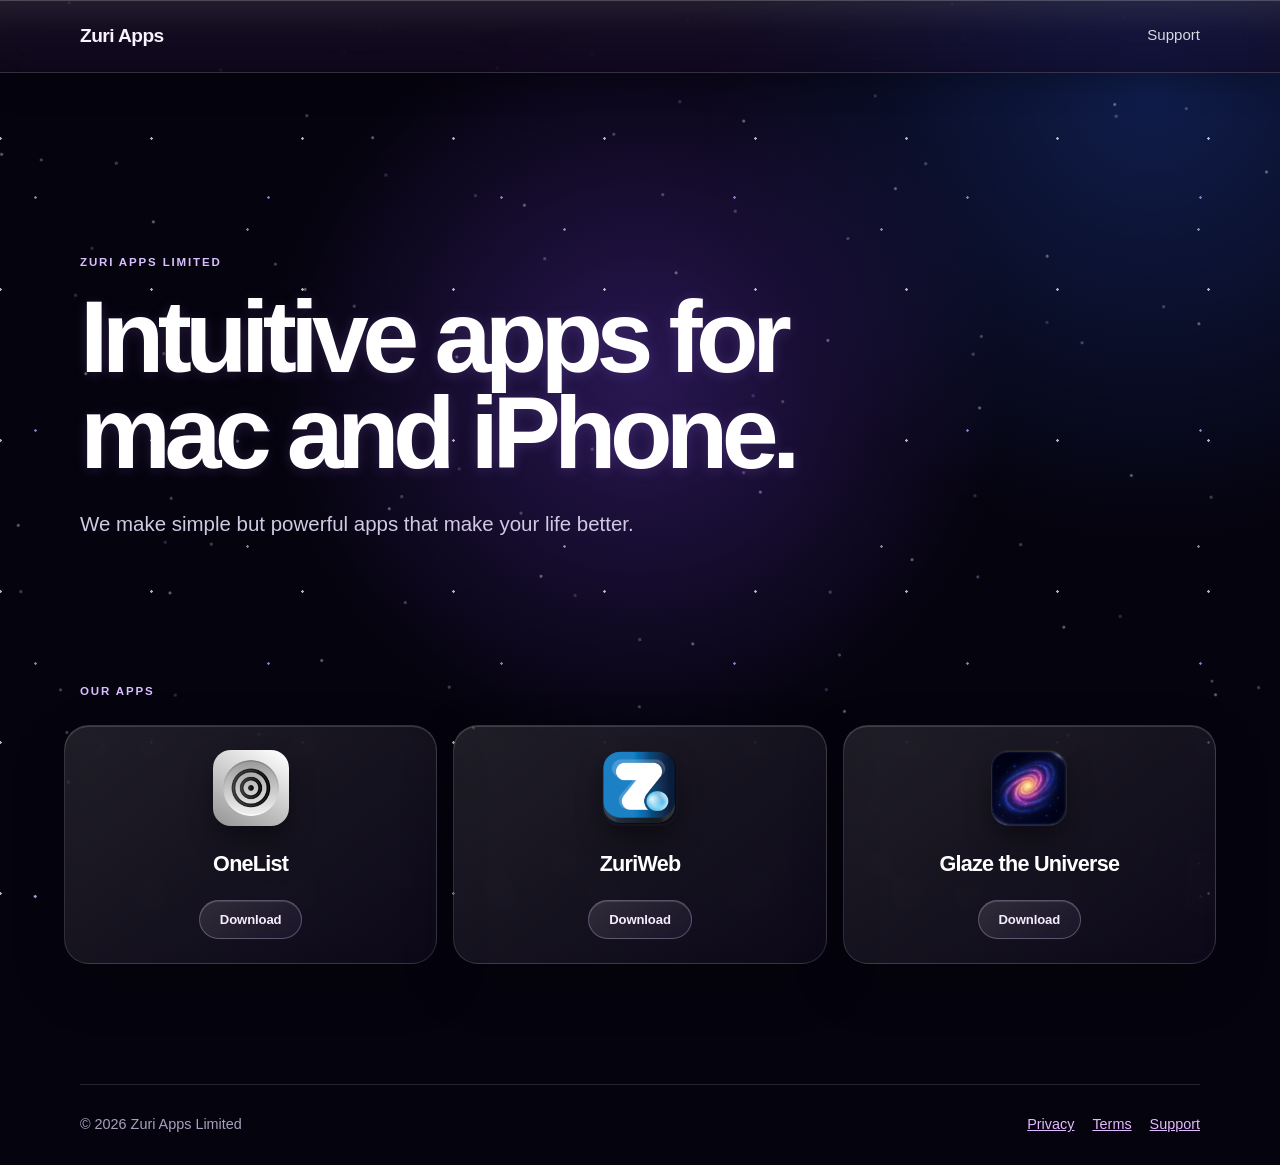
==== index.html @ b0b27971 "Update index.html" ====
<!doctype html>
<html lang="en">
<head>
  <meta charset="utf-8">
  <meta name="viewport" content="width=device-width, initial-scale=1">
  <meta name="description" content="We build intuitive apps for Mac and iPhone.">
  <title>Zuri Apps Limited</title>
  <link rel="stylesheet" href="styles.css">
</head>
<body class="home">
  <div class="space" aria-hidden="true"><i class="stars stars-one"></i><i class="stars stars-two"></i><i class="stars stars-three"></i></div>
  <nav class="site-nav"><a class="brand" href="/">Zuri Apps</a><a class="nav-link" href="/support.html">Support</a></nav>
  <main class="home-shell">
    <section class="home-hero"><p class="home-kicker">Zuri Apps Limited</p><h1>Intuitive apps for mac and iPhone.</h1><p>We make simple but powerful apps that make your life better.</p></section>
    <section class="apps" aria-label="Our apps"><div class="section-heading"><p class="home-kicker">Our apps</p></div><div class="app-grid">
      <article class="app-card"><img src="/assets/onelist.png" alt="OneList app icon"><div><h3>OneList</h3><div class="app-links"><a class="capsule" href="https://apps.apple.com/app/id6449262868" target="_blank" rel="noopener">Download</a></div></div></article>
      <article class="app-card"><img src="/assets/zuriweb.png" alt="ZuriWeb app icon"><div><h3>ZuriWeb</h3><div class="app-links"><a class="capsule" href="https://apps.apple.com/app/id1570407056?mt=12" target="_blank" rel="noopener">Download</a></div></div></article>
      <article class="app-card"><img src="/assets/glaze.png" alt="Glaze the Universe app icon"><div><h3>Glaze the Universe</h3><div class="app-links"><a class="capsule" href="https://apps.apple.com/app/id6749610874" target="_blank" rel="noopener">Download</a></div></div></article>
    </div></section>
  </main>
  <footer class="home-footer"><span>© 2026 Zuri Apps Limited</span><span><a href="/privacy.html">Privacy</a><a href="/terms.html">Terms</a><a href="/support.html">Support</a></span></footer>
</body>
</html>
---- styles.css ----
:root { --ink:#f8f4ff; --muted:#c5b8d6; --accent:#e3b9ff; --paper:#160d26; }
* { box-sizing:border-box; } body { margin:0; min-height:100vh; color:var(--ink); background:radial-gradient(circle at 20% 0%,#52306c 0,transparent 35rem),radial-gradient(circle at 85% 85%,#253d6d 0,transparent 32rem),var(--paper); font:16px/1.65 -apple-system,BlinkMacSystemFont,"Segoe UI",sans-serif; }
.shell { width:min(100% - 40px,980px); margin:auto; } nav { display:flex; justify-content:space-between; align-items:center; padding:28px 0; } a { color:var(--accent); } .brand { color:var(--ink); text-decoration:none; font-size:1.2rem; font-weight:700; letter-spacing:-.03em; } .hero { max-width:720px; padding:14vh 0 22vh; } .eyebrow { color:var(--accent); font-size:.78rem; font-weight:700; letter-spacing:.12em; text-transform:uppercase; } h1 { margin:.1em 0 .35em; font-size:clamp(3rem,9vw,6.5rem); letter-spacing:-.065em; line-height:.96; } .lede { max-width:560px; color:var(--muted); font-size:1.25rem; } .button { display:inline-block; margin-top:18px; padding:12px 18px; border-radius:999px; color:#221131; background:var(--accent); font-weight:700; text-decoration:none; } .policy { max-width:760px; padding-bottom:80px; } .policy h1 { font-size:clamp(2.5rem,7vw,4.5rem); } .policy h2 { margin-top:2.3rem; font-size:1.25rem; } .policy p { color:var(--muted); } footer { display:flex; justify-content:space-between; gap:20px; width:min(100% - 40px,980px); margin:auto; padding:26px 0; border-top:1px solid #ffffff24; color:var(--muted); font-size:.9rem; } footer a { margin-left:18px; } @media (max-width:560px){footer{display:block} footer span:last-child{display:block;margin-top:10px}footer a:first-child{margin-left:0}}

/* Home page only — legal and support pages retain the styles above. */
.home { overflow-x:hidden; background:#05030e; }.home .space { position:fixed; inset:0; overflow:hidden; pointer-events:none; background:radial-gradient(circle at 50% 42%,#281752 0,transparent 23rem),radial-gradient(circle at 90% 10%,#101d4b 0,transparent 28rem),#05030e; }.home .stars { position:absolute; inset:-30%; display:block; width:160%; height:160%; background-image:radial-gradient(#fff 1px,transparent 1.5px),radial-gradient(#bda7ff 1px,transparent 1.5px),radial-gradient(#ffffffb8 1px,transparent 1.5px); background-size:151px 151px,233px 233px,317px 317px; background-position:7px 31px,70px 118px,156px 24px; opacity:.7; animation:drift 90s linear infinite; }.home .stars-two { opacity:.38; transform:rotate(24deg) scale(1.1); animation-duration:130s; }.home .stars-three { opacity:.22; transform:rotate(-14deg) scale(1.3); animation-duration:170s; }.home-shell,.home-footer { position:relative; z-index:1; width:min(100% - 48px,1120px); margin:auto; }.home-nav { padding:30px 0; }.home .nav-link { color:#ffffffcc; text-decoration:none; font-size:.94rem; }.home .nav-link:hover,.home-footer a:hover { color:white; }.home-hero { max-width:760px; padding:clamp(110px,20vh,210px) 0 115px; }.home-kicker { margin:0 0 17px; color:#d9bfff; font-weight:700; font-size:.72rem; text-transform:uppercase; letter-spacing:.16em; }.home h1 { max-width:800px; margin:0; color:#fff; font-size:clamp(3.3rem,8vw,7rem); line-height:.94; text-wrap:balance; text-shadow:0 2px 14px #b586ff2e; }.home-hero > p:last-child { max-width:565px; margin:26px 0 0; color:#d0c9e3; font-size:clamp(1.05rem,2vw,1.28rem); }.apps { padding:26px 0 120px; }.section-heading { display:flex; justify-content:space-between; align-items:end; gap:24px; margin-bottom:24px; }.section-heading .home-kicker { margin:0; }.app-grid { display:grid; grid-template-columns:repeat(3,1fr); gap:16px; }.app-card { min-height:200px; display:flex; flex-direction:column; justify-content:space-between; padding:24px; border:1px solid #ffffff24; border-radius:25px; background:linear-gradient(145deg,#ffffff1c,#9570d10e); box-shadow:inset 0 1px #ffffff25,0 20px 50px #00000044; backdrop-filter:blur(12px); transition:transform .25s ease,border-color .25s ease; }.app-card:hover { transform:translateY(-7px); border-color:#e2c9ff99; }.app-card img { width:76px; height:76px; align-self:center; border-radius:18px; box-shadow:0 13px 26px #0000006b; }.app-card h3 { margin:28px 0 5px; color:#fff; font-size:1.35rem; letter-spacing:-.035em; }.app-links { display:flex; flex-wrap:wrap; justify-content:center; gap:10px; margin-top:18px; }.capsule { display:inline-flex; align-items:center; gap:6px; padding:8px 20px; border-radius:999px; border:1px solid #e2c9ff4d; color:#f5ecff; font-size:.82rem; font-weight:600; letter-spacing:-.01em; text-decoration:none; background:linear-gradient(145deg,#ffffff1c,#9570d112); box-shadow:inset 0 1px #ffffff20; transition:border-color .2s ease,background .2s ease,box-shadow .2s ease; }.capsule:hover { border-color:#e2c9ffb5; background:linear-gradient(145deg,#ffffff34,#9570d130); box-shadow:inset 0 1px #ffffff30,0 0 22px #c89bff45; }.home-footer { padding:28px 0; border-top:1px solid #ffffff1f; color:#a9a0bc; font-size:.9rem; } @keyframes drift { to { transform:translate3d(-90px,-120px,0); } } @media (max-width:700px) { .home-shell,.home-footer { width:min(100% - 36px,1120px); }.home-hero { padding-top:125px; }.app-grid { grid-template-columns:1fr; }.app-card { min-height:auto; }.app-card h3 { margin-top:20px; } } @media (prefers-reduced-motion:reduce) { .home .stars { animation:none; } .app-card { transition:none; } }

/* Shared site chrome and page alignment. */
body { display:flex; flex-direction:column; }.site-nav { position:relative; z-index:2; display:flex; justify-content:space-between; align-items:center; width:100%; padding:20px max(24px,calc((100vw - 1120px)/2)); background:linear-gradient(180deg,#ffffff17 0%,#ffffff05 45%,transparent 100%),rgb(20 11 33 / .6); border-bottom:1px solid #ffffff14; box-shadow:inset 0 1px #ffffff33,0 10px 30px #00000040; backdrop-filter:blur(22px) saturate(160%); -webkit-backdrop-filter:blur(22px) saturate(160%); }.site-nav .nav-link { color:#ffffffd6; text-decoration:none; font-size:.94rem; }.site-nav .nav-link:hover { color:white; } body:not(.home) .shell { flex:1; width:min(100% - 40px,760px); margin:0 auto; padding:52px 0 80px; } footer { margin-top:auto; }.home-shell { flex:1; margin:0 auto; }.home-footer { margin-top:auto; }.apps { width:min(calc(100vw - 128px),1600px); margin-left:50%; transform:translateX(-50%); }.section-heading { width:min(100%,1120px); margin-inline:auto; }.app-grid { width:100%; margin-inline:auto; }.app-card { justify-content:flex-start; text-align:center; }.app-card img { margin-bottom:20px; }.app-card h3 { margin:0 0 5px; } @media (max-width:700px){.apps{width:calc(100vw - 36px)}} @media (max-width:560px){.site-nav{padding:18px}body:not(.home) .shell{padding-top:38px}}
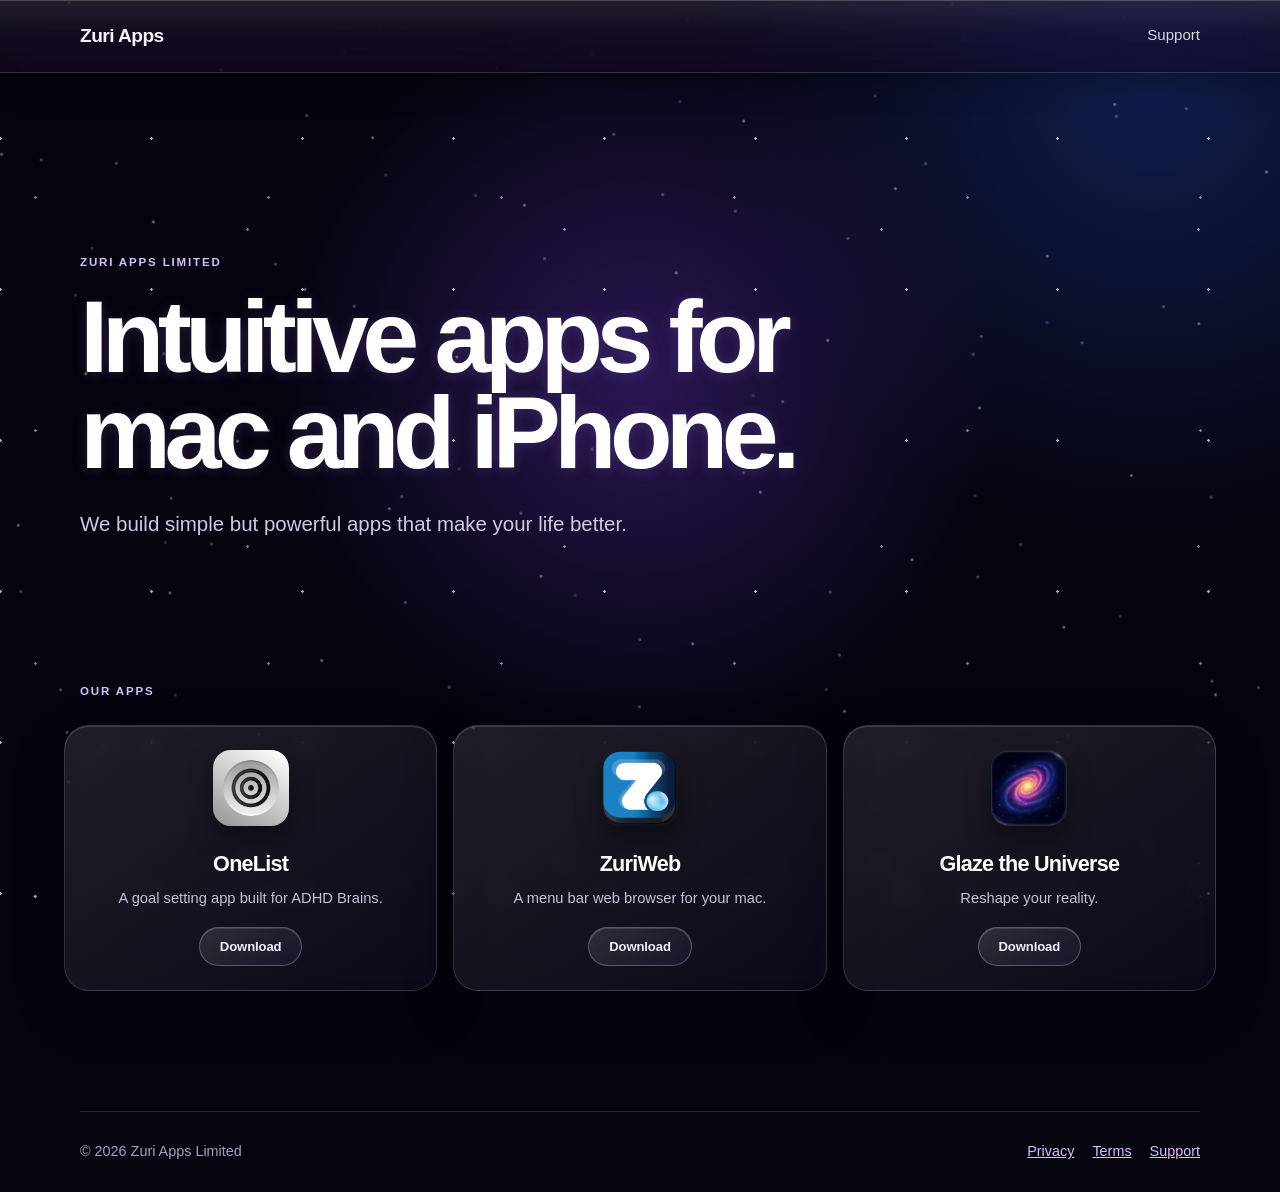
==== commit 0606b8d2: "added back the app descriptions" ====
--- a/index.html
+++ b/index.html
@@ -4,18 +4,18 @@
   <meta charset="utf-8">
   <meta name="viewport" content="width=device-width, initial-scale=1">
   <meta name="description" content="We build intuitive apps for Mac and iPhone.">
-  <title>Zuri Apps Limited</title>
+  <title>Zuri Apps</title>
   <link rel="stylesheet" href="styles.css">
 </head>
 <body class="home">
   <div class="space" aria-hidden="true"><i class="stars stars-one"></i><i class="stars stars-two"></i><i class="stars stars-three"></i></div>
   <nav class="site-nav"><a class="brand" href="/">Zuri Apps</a><a class="nav-link" href="/support.html">Support</a></nav>
   <main class="home-shell">
-    <section class="home-hero"><p class="home-kicker">Zuri Apps Limited</p><h1>Intuitive apps for mac and iPhone.</h1><p>We make simple but powerful apps that make your life better.</p></section>
+    <section class="home-hero"><p class="home-kicker">Zuri Apps Limited</p><h1>Intuitive apps for mac and iPhone.</h1><p>We build simple but powerful apps that make your life better.</p></section>
     <section class="apps" aria-label="Our apps"><div class="section-heading"><p class="home-kicker">Our apps</p></div><div class="app-grid">
-      <article class="app-card"><img src="/assets/onelist.png" alt="OneList app icon"><div><h3>OneList</h3><div class="app-links"><a class="capsule" href="https://apps.apple.com/app/id6449262868" target="_blank" rel="noopener">Download</a></div></div></article>
-      <article class="app-card"><img src="/assets/zuriweb.png" alt="ZuriWeb app icon"><div><h3>ZuriWeb</h3><div class="app-links"><a class="capsule" href="https://apps.apple.com/app/id1570407056?mt=12" target="_blank" rel="noopener">Download</a></div></div></article>
-      <article class="app-card"><img src="/assets/glaze.png" alt="Glaze the Universe app icon"><div><h3>Glaze the Universe</h3><div class="app-links"><a class="capsule" href="https://apps.apple.com/app/id6749610874" target="_blank" rel="noopener">Download</a></div></div></article>
+      <article class="app-card"><img src="/assets/onelist.png" alt="OneList app icon"><div><h3>OneList</h3><p class="app-desc">A goal setting app built for ADHD Brains.</p><div class="app-links"><a class="capsule" href="https://apps.apple.com/app/id6449262868" target="_blank" rel="noopener">Download</a></div></div></article>
+      <article class="app-card"><img src="/assets/zuriweb.png" alt="ZuriWeb app icon"><div><h3>ZuriWeb</h3><p class="app-desc">A menu bar web browser for your mac.</p><div class="app-links"><a class="capsule" href="https://apps.apple.com/app/id1570407056?mt=12" target="_blank" rel="noopener">Download</a></div></div></article>
+      <article class="app-card"><img src="/assets/glaze.png" alt="Glaze the Universe app icon"><div><h3>Glaze the Universe</h3><p class="app-desc">Reshape your reality.</p><div class="app-links"><a class="capsule" href="https://apps.apple.com/app/id6749610874" target="_blank" rel="noopener">Download</a></div></div></article>
     </div></section>
   </main>
   <footer class="home-footer"><span>© 2026 Zuri Apps Limited</span><span><a href="/privacy.html">Privacy</a><a href="/terms.html">Terms</a><a href="/support.html">Support</a></span></footer>
--- a/styles.css
+++ b/styles.css
@@ -3,7 +3,7 @@
 .shell { width:min(100% - 40px,980px); margin:auto; } nav { display:flex; justify-content:space-between; align-items:center; padding:28px 0; } a { color:var(--accent); } .brand { color:var(--ink); text-decoration:none; font-size:1.2rem; font-weight:700; letter-spacing:-.03em; } .hero { max-width:720px; padding:14vh 0 22vh; } .eyebrow { color:var(--accent); font-size:.78rem; font-weight:700; letter-spacing:.12em; text-transform:uppercase; } h1 { margin:.1em 0 .35em; font-size:clamp(3rem,9vw,6.5rem); letter-spacing:-.065em; line-height:.96; } .lede { max-width:560px; color:var(--muted); font-size:1.25rem; } .button { display:inline-block; margin-top:18px; padding:12px 18px; border-radius:999px; color:#221131; background:var(--accent); font-weight:700; text-decoration:none; } .policy { max-width:760px; padding-bottom:80px; } .policy h1 { font-size:clamp(2.5rem,7vw,4.5rem); } .policy h2 { margin-top:2.3rem; font-size:1.25rem; } .policy p { color:var(--muted); } footer { display:flex; justify-content:space-between; gap:20px; width:min(100% - 40px,980px); margin:auto; padding:26px 0; border-top:1px solid #ffffff24; color:var(--muted); font-size:.9rem; } footer a { margin-left:18px; } @media (max-width:560px){footer{display:block} footer span:last-child{display:block;margin-top:10px}footer a:first-child{margin-left:0}}
 
 /* Home page only — legal and support pages retain the styles above. */
-.home { overflow-x:hidden; background:#05030e; }.home .space { position:fixed; inset:0; overflow:hidden; pointer-events:none; background:radial-gradient(circle at 50% 42%,#281752 0,transparent 23rem),radial-gradient(circle at 90% 10%,#101d4b 0,transparent 28rem),#05030e; }.home .stars { position:absolute; inset:-30%; display:block; width:160%; height:160%; background-image:radial-gradient(#fff 1px,transparent 1.5px),radial-gradient(#bda7ff 1px,transparent 1.5px),radial-gradient(#ffffffb8 1px,transparent 1.5px); background-size:151px 151px,233px 233px,317px 317px; background-position:7px 31px,70px 118px,156px 24px; opacity:.7; animation:drift 90s linear infinite; }.home .stars-two { opacity:.38; transform:rotate(24deg) scale(1.1); animation-duration:130s; }.home .stars-three { opacity:.22; transform:rotate(-14deg) scale(1.3); animation-duration:170s; }.home-shell,.home-footer { position:relative; z-index:1; width:min(100% - 48px,1120px); margin:auto; }.home-nav { padding:30px 0; }.home .nav-link { color:#ffffffcc; text-decoration:none; font-size:.94rem; }.home .nav-link:hover,.home-footer a:hover { color:white; }.home-hero { max-width:760px; padding:clamp(110px,20vh,210px) 0 115px; }.home-kicker { margin:0 0 17px; color:#d9bfff; font-weight:700; font-size:.72rem; text-transform:uppercase; letter-spacing:.16em; }.home h1 { max-width:800px; margin:0; color:#fff; font-size:clamp(3.3rem,8vw,7rem); line-height:.94; text-wrap:balance; text-shadow:0 2px 14px #b586ff2e; }.home-hero > p:last-child { max-width:565px; margin:26px 0 0; color:#d0c9e3; font-size:clamp(1.05rem,2vw,1.28rem); }.apps { padding:26px 0 120px; }.section-heading { display:flex; justify-content:space-between; align-items:end; gap:24px; margin-bottom:24px; }.section-heading .home-kicker { margin:0; }.app-grid { display:grid; grid-template-columns:repeat(3,1fr); gap:16px; }.app-card { min-height:200px; display:flex; flex-direction:column; justify-content:space-between; padding:24px; border:1px solid #ffffff24; border-radius:25px; background:linear-gradient(145deg,#ffffff1c,#9570d10e); box-shadow:inset 0 1px #ffffff25,0 20px 50px #00000044; backdrop-filter:blur(12px); transition:transform .25s ease,border-color .25s ease; }.app-card:hover { transform:translateY(-7px); border-color:#e2c9ff99; }.app-card img { width:76px; height:76px; align-self:center; border-radius:18px; box-shadow:0 13px 26px #0000006b; }.app-card h3 { margin:28px 0 5px; color:#fff; font-size:1.35rem; letter-spacing:-.035em; }.app-links { display:flex; flex-wrap:wrap; justify-content:center; gap:10px; margin-top:18px; }.capsule { display:inline-flex; align-items:center; gap:6px; padding:8px 20px; border-radius:999px; border:1px solid #e2c9ff4d; color:#f5ecff; font-size:.82rem; font-weight:600; letter-spacing:-.01em; text-decoration:none; background:linear-gradient(145deg,#ffffff1c,#9570d112); box-shadow:inset 0 1px #ffffff20; transition:border-color .2s ease,background .2s ease,box-shadow .2s ease; }.capsule:hover { border-color:#e2c9ffb5; background:linear-gradient(145deg,#ffffff34,#9570d130); box-shadow:inset 0 1px #ffffff30,0 0 22px #c89bff45; }.home-footer { padding:28px 0; border-top:1px solid #ffffff1f; color:#a9a0bc; font-size:.9rem; } @keyframes drift { to { transform:translate3d(-90px,-120px,0); } } @media (max-width:700px) { .home-shell,.home-footer { width:min(100% - 36px,1120px); }.home-hero { padding-top:125px; }.app-grid { grid-template-columns:1fr; }.app-card { min-height:auto; }.app-card h3 { margin-top:20px; } } @media (prefers-reduced-motion:reduce) { .home .stars { animation:none; } .app-card { transition:none; } }
+.home { overflow-x:hidden; background:#05030e; }.home .space { position:fixed; inset:0; overflow:hidden; pointer-events:none; background:radial-gradient(circle at 50% 42%,#281752 0,transparent 23rem),radial-gradient(circle at 90% 10%,#101d4b 0,transparent 28rem),#05030e; }.home .stars { position:absolute; inset:-30%; display:block; width:160%; height:160%; background-image:radial-gradient(#fff 1px,transparent 1.5px),radial-gradient(#bda7ff 1px,transparent 1.5px),radial-gradient(#ffffffb8 1px,transparent 1.5px); background-size:151px 151px,233px 233px,317px 317px; background-position:7px 31px,70px 118px,156px 24px; opacity:.7; animation:drift 90s linear infinite; }.home .stars-two { opacity:.38; transform:rotate(24deg) scale(1.1); animation-duration:130s; }.home .stars-three { opacity:.22; transform:rotate(-14deg) scale(1.3); animation-duration:170s; }.home-shell,.home-footer { position:relative; z-index:1; width:min(100% - 48px,1120px); margin:auto; }.home-nav { padding:30px 0; }.home .nav-link { color:#ffffffcc; text-decoration:none; font-size:.94rem; }.home .nav-link:hover,.home-footer a:hover { color:white; }.home-hero { max-width:760px; padding:clamp(110px,20vh,210px) 0 115px; }.home-kicker { margin:0 0 17px; color:#d9bfff; font-weight:700; font-size:.72rem; text-transform:uppercase; letter-spacing:.16em; }.home h1 { max-width:800px; margin:0; color:#fff; font-size:clamp(3.3rem,8vw,7rem); line-height:.94; text-wrap:balance; text-shadow:0 2px 14px #b586ff2e; }.home-hero > p:last-child { max-width:565px; margin:26px 0 0; color:#d0c9e3; font-size:clamp(1.05rem,2vw,1.28rem); }.apps { padding:26px 0 120px; }.section-heading { display:flex; justify-content:space-between; align-items:end; gap:24px; margin-bottom:24px; }.section-heading .home-kicker { margin:0; }.app-grid { display:grid; grid-template-columns:repeat(3,1fr); gap:16px; }.app-card { min-height:200px; display:flex; flex-direction:column; justify-content:space-between; padding:24px; border:1px solid #ffffff24; border-radius:25px; background:linear-gradient(145deg,#ffffff1c,#9570d10e); box-shadow:inset 0 1px #ffffff25,0 20px 50px #00000044; backdrop-filter:blur(12px); transition:transform .25s ease,border-color .25s ease; }.app-card > div { display:flex; flex-direction:column; flex:1; }.app-card .app-links { margin-top:auto; padding-top:18px; }.app-card:hover { transform:translateY(-7px); border-color:#e2c9ff99; }.app-card img { width:76px; height:76px; align-self:center; border-radius:18px; box-shadow:0 13px 26px #0000006b; }.app-card h3 { margin:28px 0 5px; color:#fff; font-size:1.35rem; letter-spacing:-.035em; }.app-desc { margin:0; color:#c7bfdb; font-size:.92rem; line-height:1.5; }.app-links { display:flex; flex-wrap:wrap; justify-content:center; gap:10px; margin-top:18px; }.capsule { display:inline-flex; align-items:center; gap:6px; padding:8px 20px; border-radius:999px; border:1px solid #e2c9ff4d; color:#f5ecff; font-size:.82rem; font-weight:600; letter-spacing:-.01em; text-decoration:none; background:linear-gradient(145deg,#ffffff1c,#9570d112); box-shadow:inset 0 1px #ffffff20; transition:border-color .2s ease,background .2s ease,box-shadow .2s ease; }.capsule:hover { border-color:#e2c9ffb5; background:linear-gradient(145deg,#ffffff34,#9570d130); box-shadow:inset 0 1px #ffffff30,0 0 22px #c89bff45; }.home-footer { padding:28px 0; border-top:1px solid #ffffff1f; color:#a9a0bc; font-size:.9rem; } @keyframes drift { to { transform:translate3d(-90px,-120px,0); } } @media (max-width:700px) { .home-shell,.home-footer { width:min(100% - 36px,1120px); }.home-hero { padding-top:125px; }.app-grid { grid-template-columns:1fr; }.app-card { min-height:auto; }.app-card h3 { margin-top:20px; } } @media (prefers-reduced-motion:reduce) { .home .stars { animation:none; } .app-card { transition:none; } }
 
 /* Shared site chrome and page alignment. */
 body { display:flex; flex-direction:column; }.site-nav { position:relative; z-index:2; display:flex; justify-content:space-between; align-items:center; width:100%; padding:20px max(24px,calc((100vw - 1120px)/2)); background:linear-gradient(180deg,#ffffff17 0%,#ffffff05 45%,transparent 100%),rgb(20 11 33 / .6); border-bottom:1px solid #ffffff14; box-shadow:inset 0 1px #ffffff33,0 10px 30px #00000040; backdrop-filter:blur(22px) saturate(160%); -webkit-backdrop-filter:blur(22px) saturate(160%); }.site-nav .nav-link { color:#ffffffd6; text-decoration:none; font-size:.94rem; }.site-nav .nav-link:hover { color:white; } body:not(.home) .shell { flex:1; width:min(100% - 40px,760px); margin:0 auto; padding:52px 0 80px; } footer { margin-top:auto; }.home-shell { flex:1; margin:0 auto; }.home-footer { margin-top:auto; }.apps { width:min(calc(100vw - 128px),1600px); margin-left:50%; transform:translateX(-50%); }.section-heading { width:min(100%,1120px); margin-inline:auto; }.app-grid { width:100%; margin-inline:auto; }.app-card { justify-content:flex-start; text-align:center; }.app-card img { margin-bottom:20px; }.app-card h3 { margin:0 0 5px; } @media (max-width:700px){.apps{width:calc(100vw - 36px)}} @media (max-width:560px){.site-nav{padding:18px}body:not(.home) .shell{padding-top:38px}}
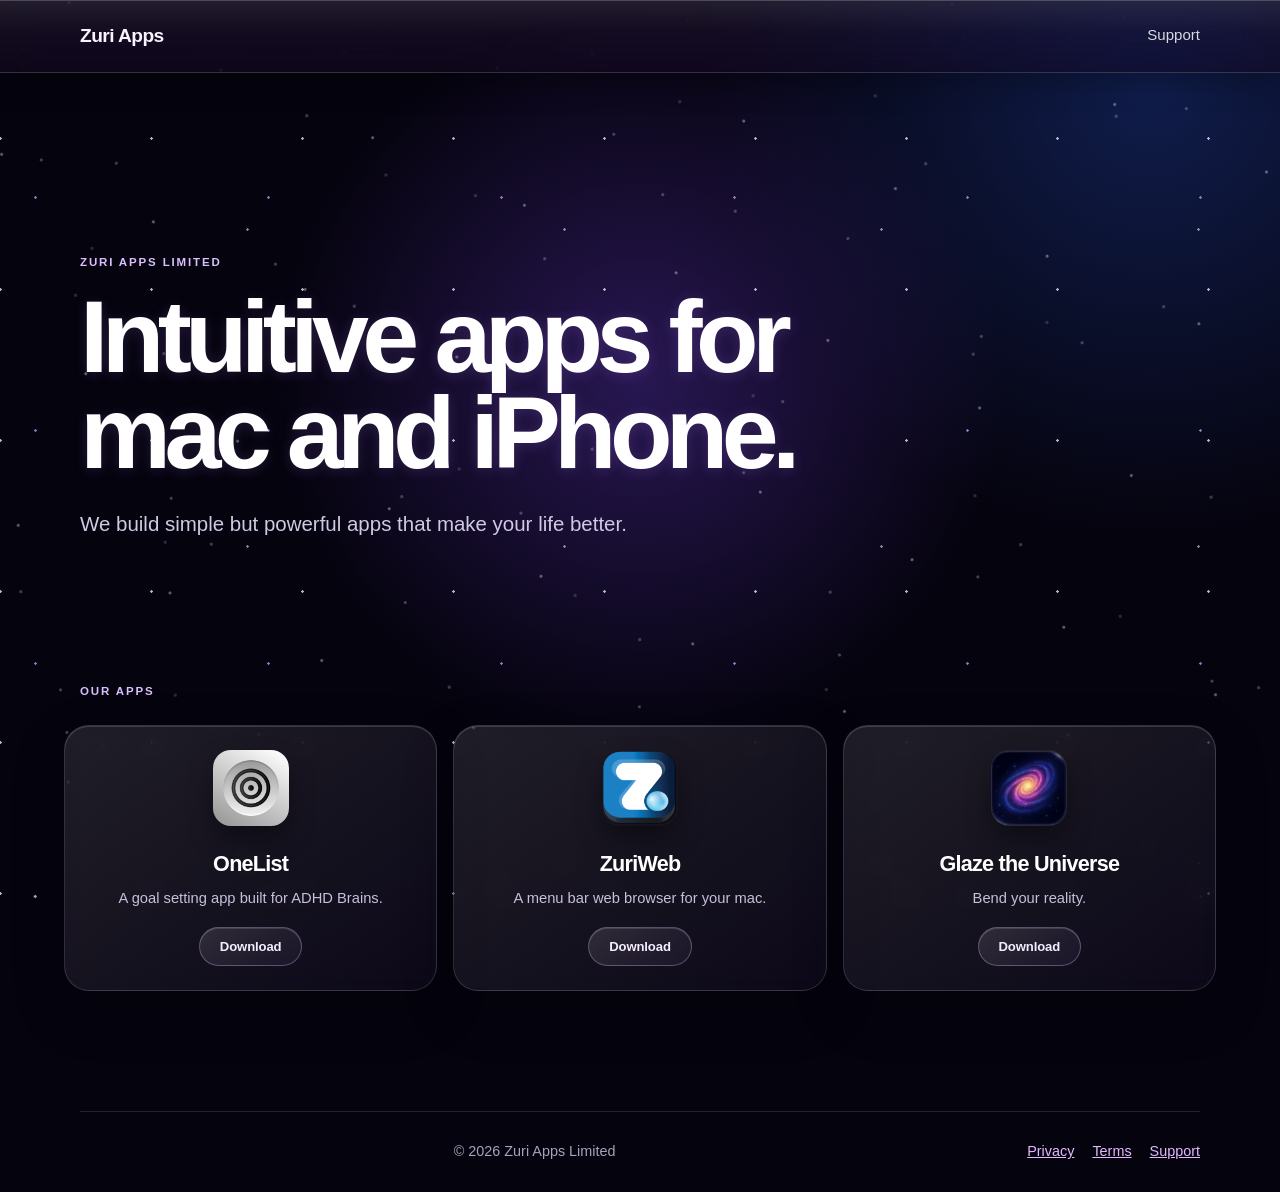
==== commit a2b27be2: "some changes" ====
--- a/index.html
+++ b/index.html
@@ -15,9 +15,9 @@
     <section class="apps" aria-label="Our apps"><div class="section-heading"><p class="home-kicker">Our apps</p></div><div class="app-grid">
       <article class="app-card"><img src="/assets/onelist.png" alt="OneList app icon"><div><h3>OneList</h3><p class="app-desc">A goal setting app built for ADHD Brains.</p><div class="app-links"><a class="capsule" href="https://apps.apple.com/app/id6449262868" target="_blank" rel="noopener">Download</a></div></div></article>
       <article class="app-card"><img src="/assets/zuriweb.png" alt="ZuriWeb app icon"><div><h3>ZuriWeb</h3><p class="app-desc">A menu bar web browser for your mac.</p><div class="app-links"><a class="capsule" href="https://apps.apple.com/app/id1570407056?mt=12" target="_blank" rel="noopener">Download</a></div></div></article>
-      <article class="app-card"><img src="/assets/glaze.png" alt="Glaze the Universe app icon"><div><h3>Glaze the Universe</h3><p class="app-desc">Reshape your reality.</p><div class="app-links"><a class="capsule" href="https://apps.apple.com/app/id6749610874" target="_blank" rel="noopener">Download</a></div></div></article>
+      <article class="app-card"><img src="/assets/glaze.png" alt="Glaze the Universe app icon"><div><h3>Glaze the Universe</h3><p class="app-desc">Bend your reality.</p><div class="app-links"><a class="capsule" href="https://apps.apple.com/app/id6749610874" target="_blank" rel="noopener">Download</a></div></div></article>
     </div></section>
   </main>
-  <footer class="home-footer"><span>© 2026 Zuri Apps Limited</span><span><a href="/privacy.html">Privacy</a><a href="/terms.html">Terms</a><a href="/support.html">Support</a></span></footer>
+  <footer class="home-footer"><span class="footer-copyright">© 2026 Zuri Apps Limited</span><span><a href="/privacy.html">Privacy</a><a href="/terms.html">Terms</a><a href="/support.html">Support</a></span></footer>
 </body>
 </html>
--- a/styles.css
+++ b/styles.css
@@ -3,7 +3,7 @@
 .shell { width:min(100% - 40px,980px); margin:auto; } nav { display:flex; justify-content:space-between; align-items:center; padding:28px 0; } a { color:var(--accent); } .brand { color:var(--ink); text-decoration:none; font-size:1.2rem; font-weight:700; letter-spacing:-.03em; } .hero { max-width:720px; padding:14vh 0 22vh; } .eyebrow { color:var(--accent); font-size:.78rem; font-weight:700; letter-spacing:.12em; text-transform:uppercase; } h1 { margin:.1em 0 .35em; font-size:clamp(3rem,9vw,6.5rem); letter-spacing:-.065em; line-height:.96; } .lede { max-width:560px; color:var(--muted); font-size:1.25rem; } .button { display:inline-block; margin-top:18px; padding:12px 18px; border-radius:999px; color:#221131; background:var(--accent); font-weight:700; text-decoration:none; } .policy { max-width:760px; padding-bottom:80px; } .policy h1 { font-size:clamp(2.5rem,7vw,4.5rem); } .policy h2 { margin-top:2.3rem; font-size:1.25rem; } .policy p { color:var(--muted); } footer { display:flex; justify-content:space-between; gap:20px; width:min(100% - 40px,980px); margin:auto; padding:26px 0; border-top:1px solid #ffffff24; color:var(--muted); font-size:.9rem; } footer a { margin-left:18px; } @media (max-width:560px){footer{display:block} footer span:last-child{display:block;margin-top:10px}footer a:first-child{margin-left:0}}
 
 /* Home page only — legal and support pages retain the styles above. */
-.home { overflow-x:hidden; background:#05030e; }.home .space { position:fixed; inset:0; overflow:hidden; pointer-events:none; background:radial-gradient(circle at 50% 42%,#281752 0,transparent 23rem),radial-gradient(circle at 90% 10%,#101d4b 0,transparent 28rem),#05030e; }.home .stars { position:absolute; inset:-30%; display:block; width:160%; height:160%; background-image:radial-gradient(#fff 1px,transparent 1.5px),radial-gradient(#bda7ff 1px,transparent 1.5px),radial-gradient(#ffffffb8 1px,transparent 1.5px); background-size:151px 151px,233px 233px,317px 317px; background-position:7px 31px,70px 118px,156px 24px; opacity:.7; animation:drift 90s linear infinite; }.home .stars-two { opacity:.38; transform:rotate(24deg) scale(1.1); animation-duration:130s; }.home .stars-three { opacity:.22; transform:rotate(-14deg) scale(1.3); animation-duration:170s; }.home-shell,.home-footer { position:relative; z-index:1; width:min(100% - 48px,1120px); margin:auto; }.home-nav { padding:30px 0; }.home .nav-link { color:#ffffffcc; text-decoration:none; font-size:.94rem; }.home .nav-link:hover,.home-footer a:hover { color:white; }.home-hero { max-width:760px; padding:clamp(110px,20vh,210px) 0 115px; }.home-kicker { margin:0 0 17px; color:#d9bfff; font-weight:700; font-size:.72rem; text-transform:uppercase; letter-spacing:.16em; }.home h1 { max-width:800px; margin:0; color:#fff; font-size:clamp(3.3rem,8vw,7rem); line-height:.94; text-wrap:balance; text-shadow:0 2px 14px #b586ff2e; }.home-hero > p:last-child { max-width:565px; margin:26px 0 0; color:#d0c9e3; font-size:clamp(1.05rem,2vw,1.28rem); }.apps { padding:26px 0 120px; }.section-heading { display:flex; justify-content:space-between; align-items:end; gap:24px; margin-bottom:24px; }.section-heading .home-kicker { margin:0; }.app-grid { display:grid; grid-template-columns:repeat(3,1fr); gap:16px; }.app-card { min-height:200px; display:flex; flex-direction:column; justify-content:space-between; padding:24px; border:1px solid #ffffff24; border-radius:25px; background:linear-gradient(145deg,#ffffff1c,#9570d10e); box-shadow:inset 0 1px #ffffff25,0 20px 50px #00000044; backdrop-filter:blur(12px); transition:transform .25s ease,border-color .25s ease; }.app-card > div { display:flex; flex-direction:column; flex:1; }.app-card .app-links { margin-top:auto; padding-top:18px; }.app-card:hover { transform:translateY(-7px); border-color:#e2c9ff99; }.app-card img { width:76px; height:76px; align-self:center; border-radius:18px; box-shadow:0 13px 26px #0000006b; }.app-card h3 { margin:28px 0 5px; color:#fff; font-size:1.35rem; letter-spacing:-.035em; }.app-desc { margin:0; color:#c7bfdb; font-size:.92rem; line-height:1.5; }.app-links { display:flex; flex-wrap:wrap; justify-content:center; gap:10px; margin-top:18px; }.capsule { display:inline-flex; align-items:center; gap:6px; padding:8px 20px; border-radius:999px; border:1px solid #e2c9ff4d; color:#f5ecff; font-size:.82rem; font-weight:600; letter-spacing:-.01em; text-decoration:none; background:linear-gradient(145deg,#ffffff1c,#9570d112); box-shadow:inset 0 1px #ffffff20; transition:border-color .2s ease,background .2s ease,box-shadow .2s ease; }.capsule:hover { border-color:#e2c9ffb5; background:linear-gradient(145deg,#ffffff34,#9570d130); box-shadow:inset 0 1px #ffffff30,0 0 22px #c89bff45; }.home-footer { padding:28px 0; border-top:1px solid #ffffff1f; color:#a9a0bc; font-size:.9rem; } @keyframes drift { to { transform:translate3d(-90px,-120px,0); } } @media (max-width:700px) { .home-shell,.home-footer { width:min(100% - 36px,1120px); }.home-hero { padding-top:125px; }.app-grid { grid-template-columns:1fr; }.app-card { min-height:auto; }.app-card h3 { margin-top:20px; } } @media (prefers-reduced-motion:reduce) { .home .stars { animation:none; } .app-card { transition:none; } }
+.home { overflow-x:hidden; background:#05030e; }.home .space { position:fixed; inset:0; overflow:hidden; pointer-events:none; background:radial-gradient(circle at 50% 42%,#281752 0,transparent 23rem),radial-gradient(circle at 90% 10%,#101d4b 0,transparent 28rem),#05030e; }.home .stars { position:absolute; inset:-30%; display:block; width:160%; height:160%; background-image:radial-gradient(#fff 1px,transparent 1.5px),radial-gradient(#bda7ff 1px,transparent 1.5px),radial-gradient(#ffffffb8 1px,transparent 1.5px); background-size:151px 151px,233px 233px,317px 317px; background-position:7px 31px,70px 118px,156px 24px; opacity:.7; animation:drift 90s linear infinite; }.home .stars-two { opacity:.38; transform:rotate(24deg) scale(1.1); animation-duration:130s; }.home .stars-three { opacity:.22; transform:rotate(-14deg) scale(1.3); animation-duration:170s; }.home-shell,.home-footer { position:relative; z-index:1; width:min(100% - 48px,1120px); margin:auto; }.home-nav { padding:30px 0; }.home .nav-link { color:#ffffffcc; text-decoration:none; font-size:.94rem; }.home .nav-link:hover,.home-footer a:hover { color:white; }.home-hero { max-width:760px; padding:clamp(110px,20vh,210px) 0 115px; }.home-kicker { margin:0 0 17px; color:#d9bfff; font-weight:700; font-size:.72rem; text-transform:uppercase; letter-spacing:.16em; }.home h1 { max-width:800px; margin:0; color:#fff; font-size:clamp(3.3rem,8vw,7rem); line-height:.94; text-wrap:balance; text-shadow:0 2px 14px #b586ff2e; }.home-hero > p:last-child { max-width:565px; margin:26px 0 0; color:#d0c9e3; font-size:clamp(1.05rem,2vw,1.28rem); }.apps { padding:26px 0 120px; }.section-heading { display:flex; justify-content:space-between; align-items:end; gap:24px; margin-bottom:24px; }.section-heading .home-kicker { margin:0; }.app-grid { display:grid; grid-template-columns:repeat(3,1fr); gap:16px; }.app-card { min-height:200px; display:flex; flex-direction:column; justify-content:space-between; padding:24px; border:1px solid #ffffff24; border-radius:25px; background:linear-gradient(145deg,#ffffff1c,#9570d10e); box-shadow:inset 0 1px #ffffff25,0 20px 50px #00000044; backdrop-filter:blur(12px); transition:transform .25s ease,border-color .25s ease; }.app-card > div { display:flex; flex-direction:column; flex:1; }.app-card .app-links { margin-top:auto; padding-top:18px; }.app-card:hover { transform:translateY(-7px); border-color:#e2c9ff99; }.app-card img { width:76px; height:76px; align-self:center; border-radius:18px; box-shadow:0 13px 26px #0000006b; }.app-card h3 { margin:28px 0 5px; color:#fff; font-size:1.35rem; letter-spacing:-.035em; }.app-desc { margin:0; color:#c7bfdb; font-size:.92rem; line-height:1.5; }.app-links { display:flex; flex-wrap:wrap; justify-content:center; gap:10px; margin-top:18px; }.capsule { display:inline-flex; align-items:center; gap:6px; padding:8px 20px; border-radius:999px; border:1px solid #e2c9ff4d; color:#f5ecff; font-size:.82rem; font-weight:600; letter-spacing:-.01em; text-decoration:none; background:linear-gradient(145deg,#ffffff1c,#9570d112); box-shadow:inset 0 1px #ffffff20; transition:border-color .2s ease,background .2s ease,box-shadow .2s ease; }.capsule:hover { border-color:#e2c9ffb5; background:linear-gradient(145deg,#ffffff34,#9570d130); box-shadow:inset 0 1px #ffffff30,0 0 22px #c89bff45; }.home-footer { padding:28px 0; border-top:1px solid #ffffff1f; color:#a9a0bc; font-size:.9rem; }.footer-copyright { flex:1; text-align:center; }.support-shell { padding:clamp(110px,20vh,210px) 0 80px; }.home .policy h1 { font-size:clamp(2.5rem,7vw,4.5rem); }.support-card { width:min(100%,720px); margin:0 auto; text-align:left; }.support-card .eyebrow { text-align:center; }.support-card h1 { text-align:center; } @keyframes drift { to { transform:translate3d(-90px,-120px,0); } } @media (max-width:700px) { .home-shell,.home-footer { width:min(100% - 36px,1120px); }.home-hero { padding-top:125px; }.app-grid { grid-template-columns:1fr; }.app-card { min-height:auto; }.app-card h3 { margin-top:20px; } } @media (prefers-reduced-motion:reduce) { .home .stars { animation:none; } .app-card { transition:none; } }
 
 /* Shared site chrome and page alignment. */
 body { display:flex; flex-direction:column; }.site-nav { position:relative; z-index:2; display:flex; justify-content:space-between; align-items:center; width:100%; padding:20px max(24px,calc((100vw - 1120px)/2)); background:linear-gradient(180deg,#ffffff17 0%,#ffffff05 45%,transparent 100%),rgb(20 11 33 / .6); border-bottom:1px solid #ffffff14; box-shadow:inset 0 1px #ffffff33,0 10px 30px #00000040; backdrop-filter:blur(22px) saturate(160%); -webkit-backdrop-filter:blur(22px) saturate(160%); }.site-nav .nav-link { color:#ffffffd6; text-decoration:none; font-size:.94rem; }.site-nav .nav-link:hover { color:white; } body:not(.home) .shell { flex:1; width:min(100% - 40px,760px); margin:0 auto; padding:52px 0 80px; } footer { margin-top:auto; }.home-shell { flex:1; margin:0 auto; }.home-footer { margin-top:auto; }.apps { width:min(calc(100vw - 128px),1600px); margin-left:50%; transform:translateX(-50%); }.section-heading { width:min(100%,1120px); margin-inline:auto; }.app-grid { width:100%; margin-inline:auto; }.app-card { justify-content:flex-start; text-align:center; }.app-card img { margin-bottom:20px; }.app-card h3 { margin:0 0 5px; } @media (max-width:700px){.apps{width:calc(100vw - 36px)}} @media (max-width:560px){.site-nav{padding:18px}body:not(.home) .shell{padding-top:38px}}
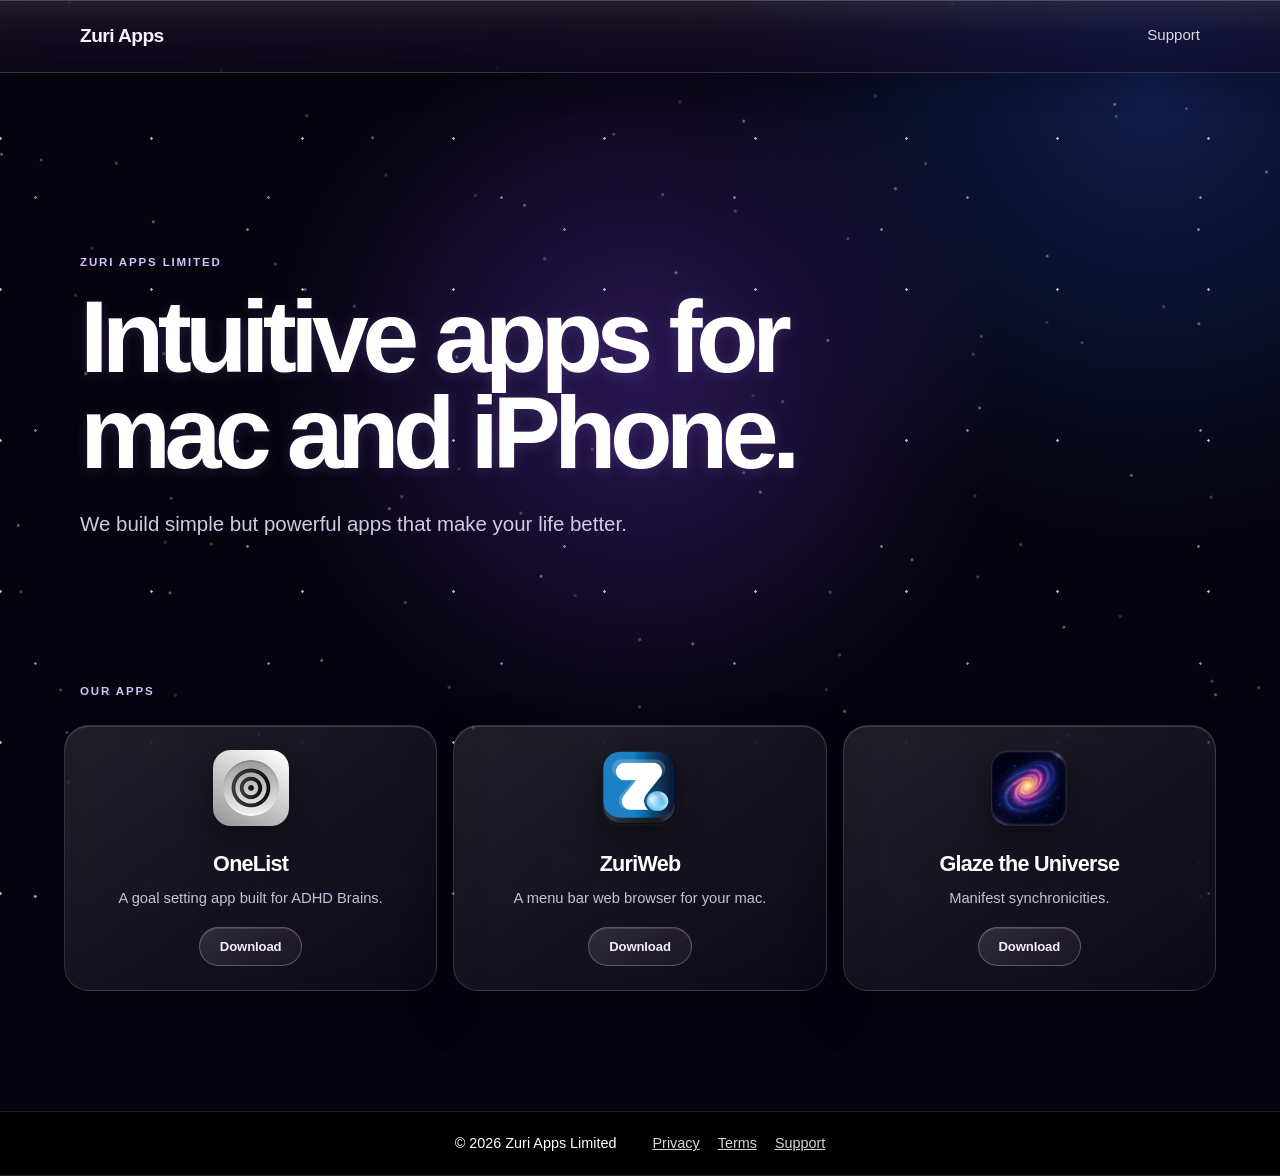
==== commit ca5bfb6b: "updating stuff" ====
--- a/index.html
+++ b/index.html
@@ -15,7 +15,7 @@
     <section class="apps" aria-label="Our apps"><div class="section-heading"><p class="home-kicker">Our apps</p></div><div class="app-grid">
       <article class="app-card"><img src="/assets/onelist.png" alt="OneList app icon"><div><h3>OneList</h3><p class="app-desc">A goal setting app built for ADHD Brains.</p><div class="app-links"><a class="capsule" href="https://apps.apple.com/app/id6449262868" target="_blank" rel="noopener">Download</a></div></div></article>
       <article class="app-card"><img src="/assets/zuriweb.png" alt="ZuriWeb app icon"><div><h3>ZuriWeb</h3><p class="app-desc">A menu bar web browser for your mac.</p><div class="app-links"><a class="capsule" href="https://apps.apple.com/app/id1570407056?mt=12" target="_blank" rel="noopener">Download</a></div></div></article>
-      <article class="app-card"><img src="/assets/glaze.png" alt="Glaze the Universe app icon"><div><h3>Glaze the Universe</h3><p class="app-desc">Bend your reality.</p><div class="app-links"><a class="capsule" href="https://apps.apple.com/app/id6749610874" target="_blank" rel="noopener">Download</a></div></div></article>
+      <article class="app-card"><img src="/assets/glaze.png" alt="Glaze the Universe app icon"><div><h3>Glaze the Universe</h3><p class="app-desc">Manifest synchronicities.</p><div class="app-links"><a class="capsule" href="https://apps.apple.com/app/id6749610874" target="_blank" rel="noopener">Download</a></div></div></article>
     </div></section>
   </main>
   <footer class="home-footer"><span class="footer-copyright">© 2026 Zuri Apps Limited</span><span><a href="/privacy.html">Privacy</a><a href="/terms.html">Terms</a><a href="/support.html">Support</a></span></footer>
--- a/styles.css
+++ b/styles.css
@@ -3,7 +3,7 @@
 .shell { width:min(100% - 40px,980px); margin:auto; } nav { display:flex; justify-content:space-between; align-items:center; padding:28px 0; } a { color:var(--accent); } .brand { color:var(--ink); text-decoration:none; font-size:1.2rem; font-weight:700; letter-spacing:-.03em; } .hero { max-width:720px; padding:14vh 0 22vh; } .eyebrow { color:var(--accent); font-size:.78rem; font-weight:700; letter-spacing:.12em; text-transform:uppercase; } h1 { margin:.1em 0 .35em; font-size:clamp(3rem,9vw,6.5rem); letter-spacing:-.065em; line-height:.96; } .lede { max-width:560px; color:var(--muted); font-size:1.25rem; } .button { display:inline-block; margin-top:18px; padding:12px 18px; border-radius:999px; color:#221131; background:var(--accent); font-weight:700; text-decoration:none; } .policy { max-width:760px; padding-bottom:80px; } .policy h1 { font-size:clamp(2.5rem,7vw,4.5rem); } .policy h2 { margin-top:2.3rem; font-size:1.25rem; } .policy p { color:var(--muted); } footer { display:flex; justify-content:space-between; gap:20px; width:min(100% - 40px,980px); margin:auto; padding:26px 0; border-top:1px solid #ffffff24; color:var(--muted); font-size:.9rem; } footer a { margin-left:18px; } @media (max-width:560px){footer{display:block} footer span:last-child{display:block;margin-top:10px}footer a:first-child{margin-left:0}}
 
 /* Home page only — legal and support pages retain the styles above. */
-.home { overflow-x:hidden; background:#05030e; }.home .space { position:fixed; inset:0; overflow:hidden; pointer-events:none; background:radial-gradient(circle at 50% 42%,#281752 0,transparent 23rem),radial-gradient(circle at 90% 10%,#101d4b 0,transparent 28rem),#05030e; }.home .stars { position:absolute; inset:-30%; display:block; width:160%; height:160%; background-image:radial-gradient(#fff 1px,transparent 1.5px),radial-gradient(#bda7ff 1px,transparent 1.5px),radial-gradient(#ffffffb8 1px,transparent 1.5px); background-size:151px 151px,233px 233px,317px 317px; background-position:7px 31px,70px 118px,156px 24px; opacity:.7; animation:drift 90s linear infinite; }.home .stars-two { opacity:.38; transform:rotate(24deg) scale(1.1); animation-duration:130s; }.home .stars-three { opacity:.22; transform:rotate(-14deg) scale(1.3); animation-duration:170s; }.home-shell,.home-footer { position:relative; z-index:1; width:min(100% - 48px,1120px); margin:auto; }.home-nav { padding:30px 0; }.home .nav-link { color:#ffffffcc; text-decoration:none; font-size:.94rem; }.home .nav-link:hover,.home-footer a:hover { color:white; }.home-hero { max-width:760px; padding:clamp(110px,20vh,210px) 0 115px; }.home-kicker { margin:0 0 17px; color:#d9bfff; font-weight:700; font-size:.72rem; text-transform:uppercase; letter-spacing:.16em; }.home h1 { max-width:800px; margin:0; color:#fff; font-size:clamp(3.3rem,8vw,7rem); line-height:.94; text-wrap:balance; text-shadow:0 2px 14px #b586ff2e; }.home-hero > p:last-child { max-width:565px; margin:26px 0 0; color:#d0c9e3; font-size:clamp(1.05rem,2vw,1.28rem); }.apps { padding:26px 0 120px; }.section-heading { display:flex; justify-content:space-between; align-items:end; gap:24px; margin-bottom:24px; }.section-heading .home-kicker { margin:0; }.app-grid { display:grid; grid-template-columns:repeat(3,1fr); gap:16px; }.app-card { min-height:200px; display:flex; flex-direction:column; justify-content:space-between; padding:24px; border:1px solid #ffffff24; border-radius:25px; background:linear-gradient(145deg,#ffffff1c,#9570d10e); box-shadow:inset 0 1px #ffffff25,0 20px 50px #00000044; backdrop-filter:blur(12px); transition:transform .25s ease,border-color .25s ease; }.app-card > div { display:flex; flex-direction:column; flex:1; }.app-card .app-links { margin-top:auto; padding-top:18px; }.app-card:hover { transform:translateY(-7px); border-color:#e2c9ff99; }.app-card img { width:76px; height:76px; align-self:center; border-radius:18px; box-shadow:0 13px 26px #0000006b; }.app-card h3 { margin:28px 0 5px; color:#fff; font-size:1.35rem; letter-spacing:-.035em; }.app-desc { margin:0; color:#c7bfdb; font-size:.92rem; line-height:1.5; }.app-links { display:flex; flex-wrap:wrap; justify-content:center; gap:10px; margin-top:18px; }.capsule { display:inline-flex; align-items:center; gap:6px; padding:8px 20px; border-radius:999px; border:1px solid #e2c9ff4d; color:#f5ecff; font-size:.82rem; font-weight:600; letter-spacing:-.01em; text-decoration:none; background:linear-gradient(145deg,#ffffff1c,#9570d112); box-shadow:inset 0 1px #ffffff20; transition:border-color .2s ease,background .2s ease,box-shadow .2s ease; }.capsule:hover { border-color:#e2c9ffb5; background:linear-gradient(145deg,#ffffff34,#9570d130); box-shadow:inset 0 1px #ffffff30,0 0 22px #c89bff45; }.home-footer { padding:28px 0; border-top:1px solid #ffffff1f; color:#a9a0bc; font-size:.9rem; }.footer-copyright { flex:1; text-align:center; }.support-shell { padding:clamp(110px,20vh,210px) 0 80px; }.home .policy h1 { font-size:clamp(2.5rem,7vw,4.5rem); }.support-card { width:min(100%,720px); margin:0 auto; text-align:left; }.support-card .eyebrow { text-align:center; }.support-card h1 { text-align:center; } @keyframes drift { to { transform:translate3d(-90px,-120px,0); } } @media (max-width:700px) { .home-shell,.home-footer { width:min(100% - 36px,1120px); }.home-hero { padding-top:125px; }.app-grid { grid-template-columns:1fr; }.app-card { min-height:auto; }.app-card h3 { margin-top:20px; } } @media (prefers-reduced-motion:reduce) { .home .stars { animation:none; } .app-card { transition:none; } }
+.home { overflow-x:hidden; background:#05030e; }.home .space { position:fixed; inset:0; overflow:hidden; pointer-events:none; background:radial-gradient(circle at 50% 42%,#281752 0,transparent 23rem),radial-gradient(circle at 90% 10%,#101d4b 0,transparent 28rem),#05030e; }.home .stars { position:absolute; inset:-30%; display:block; width:160%; height:160%; background-image:radial-gradient(#fff 1px,transparent 1.5px),radial-gradient(#bda7ff 1px,transparent 1.5px),radial-gradient(#ffffffb8 1px,transparent 1.5px); background-size:151px 151px,233px 233px,317px 317px; background-position:7px 31px,70px 118px,156px 24px; opacity:.7; --rot:0deg; --scale:1; transform:rotate(var(--rot)) scale(var(--scale)); animation:spiral 420s linear infinite; }.home .stars-two { opacity:.38; --rot:24deg; --scale:1.1; animation-duration:600s; }.home .stars-three { opacity:.22; --rot:-14deg; --scale:1.3; animation-duration:800s; }.home-shell,.home-footer { position:relative; z-index:1; width:min(100% - 48px,1120px); margin:auto; }.home-nav { padding:30px 0; }.home .nav-link { color:#ffffffcc; text-decoration:none; font-size:.94rem; }.home .nav-link:hover,.home-footer a:hover { color:white; }.home-hero { max-width:760px; padding:clamp(110px,20vh,210px) 0 115px; }.home-kicker { margin:0 0 17px; color:#d9bfff; font-weight:700; font-size:.72rem; text-transform:uppercase; letter-spacing:.16em; }.home h1 { max-width:800px; margin:0; color:#fff; font-size:clamp(3.3rem,8vw,7rem); line-height:.94; text-wrap:balance; text-shadow:0 2px 14px #b586ff2e; }.home-hero > p:last-child { max-width:565px; margin:26px 0 0; color:#d0c9e3; font-size:clamp(1.05rem,2vw,1.28rem); }.apps { padding:26px 0 120px; }.section-heading { display:flex; justify-content:space-between; align-items:end; gap:24px; margin-bottom:24px; }.section-heading .home-kicker { margin:0; }.app-grid { display:grid; grid-template-columns:repeat(3,1fr); gap:16px; }.app-card { min-height:200px; display:flex; flex-direction:column; justify-content:space-between; padding:24px; border:1px solid #ffffff24; border-radius:25px; background:linear-gradient(145deg,#ffffff1c,#9570d10e); box-shadow:inset 0 1px #ffffff25,0 20px 50px #00000044; backdrop-filter:blur(12px); transition:transform .25s ease,border-color .25s ease; }.app-card > div { display:flex; flex-direction:column; flex:1; }.app-card .app-links { margin-top:auto; padding-top:18px; }.app-card:hover { transform:translateY(-7px); border-color:#e2c9ff99; }.app-card img { width:76px; height:76px; align-self:center; border-radius:18px; box-shadow:0 13px 26px #0000006b; }.app-card h3 { margin:28px 0 5px; color:#fff; font-size:1.35rem; letter-spacing:-.035em; }.app-desc { margin:0; color:#c7bfdb; font-size:.92rem; line-height:1.5; }.app-links { display:flex; flex-wrap:wrap; justify-content:center; gap:10px; margin-top:18px; }.capsule { display:inline-flex; align-items:center; gap:6px; padding:8px 20px; border-radius:999px; border:1px solid #e2c9ff4d; color:#f5ecff; font-size:.82rem; font-weight:600; letter-spacing:-.01em; text-decoration:none; background:linear-gradient(145deg,#ffffff1c,#9570d112); box-shadow:inset 0 1px #ffffff20; transition:border-color .2s ease,background .2s ease,box-shadow .2s ease; }.capsule:hover { border-color:#e2c9ffb5; background:linear-gradient(145deg,#ffffff34,#9570d130); box-shadow:inset 0 1px #ffffff30,0 0 22px #c89bff45; }.home-footer { padding:28px 0; border-top:1px solid #ffffff1f; color:#a9a0bc; font-size:.9rem; }.footer-copyright { flex:1; text-align:center; }.support-shell { padding:clamp(110px,20vh,210px) 0 80px; }.home .policy h1 { font-size:clamp(2.5rem,7vw,4.5rem); }.support-card { width:min(100%,720px); margin:0 auto; text-align:left; }.support-card .eyebrow { text-align:center; }.support-card h1 { text-align:center; } @keyframes spiral { from { transform:rotate(var(--rot)) scale(var(--scale)); } to { transform:rotate(calc(var(--rot) + 360deg)) scale(var(--scale)); } } @media (max-width:700px) { .home-shell,.home-footer { width:min(100% - 36px,1120px); }.home-hero { padding-top:125px; }.app-grid { grid-template-columns:1fr; }.app-card { min-height:auto; }.app-card h3 { margin-top:20px; } } @media (prefers-reduced-motion:reduce) { .home .stars { animation:none; } .app-card { transition:none; } }
 
 /* Shared site chrome and page alignment. */
-body { display:flex; flex-direction:column; }.site-nav { position:relative; z-index:2; display:flex; justify-content:space-between; align-items:center; width:100%; padding:20px max(24px,calc((100vw - 1120px)/2)); background:linear-gradient(180deg,#ffffff17 0%,#ffffff05 45%,transparent 100%),rgb(20 11 33 / .6); border-bottom:1px solid #ffffff14; box-shadow:inset 0 1px #ffffff33,0 10px 30px #00000040; backdrop-filter:blur(22px) saturate(160%); -webkit-backdrop-filter:blur(22px) saturate(160%); }.site-nav .nav-link { color:#ffffffd6; text-decoration:none; font-size:.94rem; }.site-nav .nav-link:hover { color:white; } body:not(.home) .shell { flex:1; width:min(100% - 40px,760px); margin:0 auto; padding:52px 0 80px; } footer { margin-top:auto; }.home-shell { flex:1; margin:0 auto; }.home-footer { margin-top:auto; }.apps { width:min(calc(100vw - 128px),1600px); margin-left:50%; transform:translateX(-50%); }.section-heading { width:min(100%,1120px); margin-inline:auto; }.app-grid { width:100%; margin-inline:auto; }.app-card { justify-content:flex-start; text-align:center; }.app-card img { margin-bottom:20px; }.app-card h3 { margin:0 0 5px; } @media (max-width:700px){.apps{width:calc(100vw - 36px)}} @media (max-width:560px){.site-nav{padding:18px}body:not(.home) .shell{padding-top:38px}}
+body { display:flex; flex-direction:column; }.site-nav { position:relative; z-index:2; display:flex; justify-content:space-between; align-items:center; width:100%; padding:20px max(24px,calc((100vw - 1120px)/2)); background:linear-gradient(180deg,#ffffff17 0%,#ffffff05 45%,transparent 100%),rgb(20 11 33 / .6); border-bottom:1px solid #ffffff14; box-shadow:inset 0 1px #ffffff33,0 10px 30px #00000040; backdrop-filter:blur(22px) saturate(160%); -webkit-backdrop-filter:blur(22px) saturate(160%); }.site-nav .nav-link { color:#ffffffd6; text-decoration:none; font-size:.94rem; }.site-nav .nav-link:hover { color:white; } body:not(.home) .shell { flex:1; width:min(100% - 40px,760px); margin:0 auto; padding:52px 0 80px; } footer,.home-footer { display:flex; justify-content:center; align-items:center; gap:0; width:100%; margin-top:auto; padding:20px max(24px,calc((100vw - 1120px)/2)); border:0; border-top:1px solid #ffffff1f; color:#fff; background:#000; box-shadow:inset 0 -1px #ffffff26,0 -10px 30px #00000040; backdrop-filter:blur(22px) saturate(160%); -webkit-backdrop-filter:blur(22px) saturate(160%); }.home-footer { position:relative; z-index:1; }.footer-copyright { flex:none; text-align:left; }.home-footer a,footer a { color:#ffffffd6; }.home-footer a:hover,footer a:hover { color:#fff; }.footer-copyright + span { margin-left:18px; }.home-shell { flex:1; margin:0 auto; }.apps { width:min(calc(100vw - 128px),1600px); margin-left:50%; transform:translateX(-50%); }.section-heading { width:min(100%,1120px); margin-inline:auto; }.app-grid { width:100%; margin-inline:auto; }.app-card { justify-content:flex-start; text-align:center; }.app-card img { margin-bottom:20px; }.app-card h3 { margin:0 0 5px; } @media (max-width:700px){.apps{width:calc(100vw - 36px)}} @media (max-width:560px){.site-nav{padding:18px}body:not(.home) .shell{padding-top:38px}footer,.home-footer{padding:18px;flex-wrap:wrap}footer span:last-child{margin-top:0}.footer-copyright + span{margin-left:14px}}
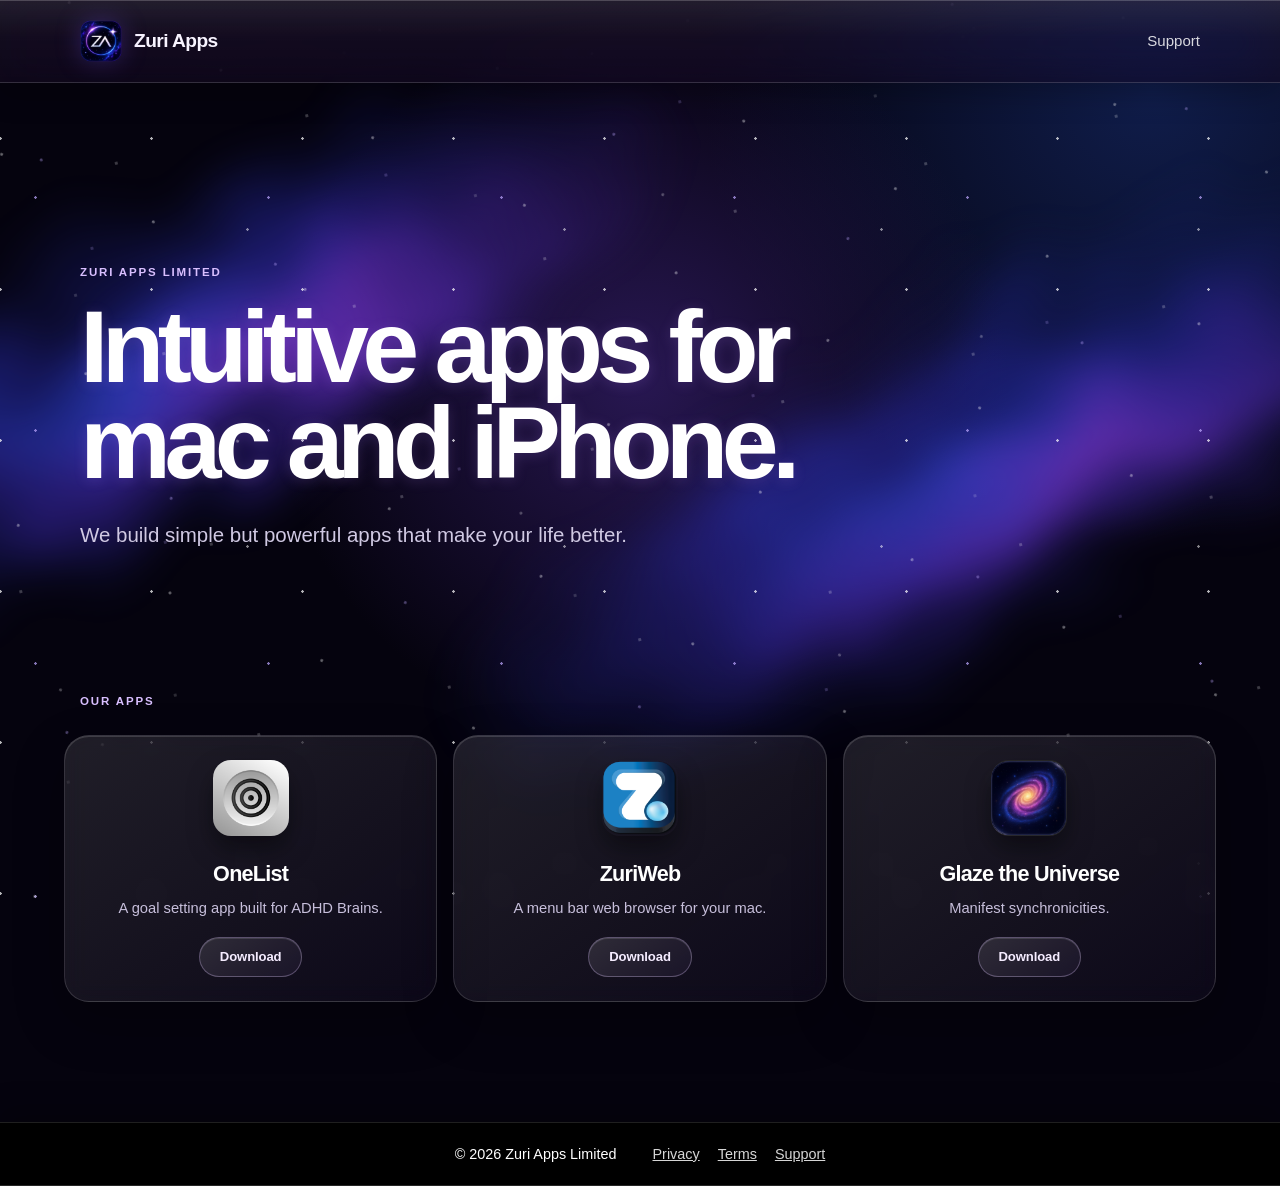
==== commit 6ce69686: "added a logo" ====
--- a/index.html
+++ b/index.html
@@ -5,11 +5,11 @@
   <meta name="viewport" content="width=device-width, initial-scale=1">
   <meta name="description" content="We build intuitive apps for Mac and iPhone.">
   <title>Zuri Apps</title>
-  <link rel="stylesheet" href="styles.css">
+  <link rel="icon" type="image/png" sizes="32x32" href="/assets/favicon-32.png"><link rel="icon" type="image/png" sizes="256x256" href="/assets/zuri-logo.png"><link rel="apple-touch-icon" href="/assets/apple-touch-icon.png"><link rel="stylesheet" href="styles.css">
 </head>
 <body class="home">
   <div class="space" aria-hidden="true"><i class="stars stars-one"></i><i class="stars stars-two"></i><i class="stars stars-three"></i></div>
-  <nav class="site-nav"><a class="brand" href="/">Zuri Apps</a><a class="nav-link" href="/support.html">Support</a></nav>
+  <nav class="site-nav"><a class="brand" href="/"><img class="brand-logo" src="/assets/zuri-logo.png" width="42" height="42" alt="">Zuri Apps</a><a class="nav-link" href="/support.html">Support</a></nav>
   <main class="home-shell">
     <section class="home-hero"><p class="home-kicker">Zuri Apps Limited</p><h1>Intuitive apps for mac and iPhone.</h1><p>We build simple but powerful apps that make your life better.</p></section>
     <section class="apps" aria-label="Our apps"><div class="section-heading"><p class="home-kicker">Our apps</p></div><div class="app-grid">
--- a/styles.css
+++ b/styles.css
@@ -1,8 +1,11 @@
 :root { --ink:#f8f4ff; --muted:#c5b8d6; --accent:#e3b9ff; --paper:#160d26; }
+.site-nav .brand { display:inline-flex; align-items:center; gap:12px; }
+.brand-logo { display:block; width:42px; height:42px; flex:none; filter:drop-shadow(0 0 12px #7051ed50); }
+.home .space::before { content:""; position:absolute; inset:-5%; background:url("/assets/nebula.svg") center / cover no-repeat; opacity:.85; }
 * { box-sizing:border-box; } body { margin:0; min-height:100vh; color:var(--ink); background:radial-gradient(circle at 20% 0%,#52306c 0,transparent 35rem),radial-gradient(circle at 85% 85%,#253d6d 0,transparent 32rem),var(--paper); font:16px/1.65 -apple-system,BlinkMacSystemFont,"Segoe UI",sans-serif; }
 .shell { width:min(100% - 40px,980px); margin:auto; } nav { display:flex; justify-content:space-between; align-items:center; padding:28px 0; } a { color:var(--accent); } .brand { color:var(--ink); text-decoration:none; font-size:1.2rem; font-weight:700; letter-spacing:-.03em; } .hero { max-width:720px; padding:14vh 0 22vh; } .eyebrow { color:var(--accent); font-size:.78rem; font-weight:700; letter-spacing:.12em; text-transform:uppercase; } h1 { margin:.1em 0 .35em; font-size:clamp(3rem,9vw,6.5rem); letter-spacing:-.065em; line-height:.96; } .lede { max-width:560px; color:var(--muted); font-size:1.25rem; } .button { display:inline-block; margin-top:18px; padding:12px 18px; border-radius:999px; color:#221131; background:var(--accent); font-weight:700; text-decoration:none; } .policy { max-width:760px; padding-bottom:80px; } .policy h1 { font-size:clamp(2.5rem,7vw,4.5rem); } .policy h2 { margin-top:2.3rem; font-size:1.25rem; } .policy p { color:var(--muted); } footer { display:flex; justify-content:space-between; gap:20px; width:min(100% - 40px,980px); margin:auto; padding:26px 0; border-top:1px solid #ffffff24; color:var(--muted); font-size:.9rem; } footer a { margin-left:18px; } @media (max-width:560px){footer{display:block} footer span:last-child{display:block;margin-top:10px}footer a:first-child{margin-left:0}}
 
-/* Home page only — legal and support pages retain the styles above. */
+/* Shared starfield for the home and support pages. */
 .home { overflow-x:hidden; background:#05030e; }.home .space { position:fixed; inset:0; overflow:hidden; pointer-events:none; background:radial-gradient(circle at 50% 42%,#281752 0,transparent 23rem),radial-gradient(circle at 90% 10%,#101d4b 0,transparent 28rem),#05030e; }.home .stars { position:absolute; inset:-30%; display:block; width:160%; height:160%; background-image:radial-gradient(#fff 1px,transparent 1.5px),radial-gradient(#bda7ff 1px,transparent 1.5px),radial-gradient(#ffffffb8 1px,transparent 1.5px); background-size:151px 151px,233px 233px,317px 317px; background-position:7px 31px,70px 118px,156px 24px; opacity:.7; --rot:0deg; --scale:1; transform:rotate(var(--rot)) scale(var(--scale)); animation:spiral 420s linear infinite; }.home .stars-two { opacity:.38; --rot:24deg; --scale:1.1; animation-duration:600s; }.home .stars-three { opacity:.22; --rot:-14deg; --scale:1.3; animation-duration:800s; }.home-shell,.home-footer { position:relative; z-index:1; width:min(100% - 48px,1120px); margin:auto; }.home-nav { padding:30px 0; }.home .nav-link { color:#ffffffcc; text-decoration:none; font-size:.94rem; }.home .nav-link:hover,.home-footer a:hover { color:white; }.home-hero { max-width:760px; padding:clamp(110px,20vh,210px) 0 115px; }.home-kicker { margin:0 0 17px; color:#d9bfff; font-weight:700; font-size:.72rem; text-transform:uppercase; letter-spacing:.16em; }.home h1 { max-width:800px; margin:0; color:#fff; font-size:clamp(3.3rem,8vw,7rem); line-height:.94; text-wrap:balance; text-shadow:0 2px 14px #b586ff2e; }.home-hero > p:last-child { max-width:565px; margin:26px 0 0; color:#d0c9e3; font-size:clamp(1.05rem,2vw,1.28rem); }.apps { padding:26px 0 120px; }.section-heading { display:flex; justify-content:space-between; align-items:end; gap:24px; margin-bottom:24px; }.section-heading .home-kicker { margin:0; }.app-grid { display:grid; grid-template-columns:repeat(3,1fr); gap:16px; }.app-card { min-height:200px; display:flex; flex-direction:column; justify-content:space-between; padding:24px; border:1px solid #ffffff24; border-radius:25px; background:linear-gradient(145deg,#ffffff1c,#9570d10e); box-shadow:inset 0 1px #ffffff25,0 20px 50px #00000044; backdrop-filter:blur(12px); transition:transform .25s ease,border-color .25s ease; }.app-card > div { display:flex; flex-direction:column; flex:1; }.app-card .app-links { margin-top:auto; padding-top:18px; }.app-card:hover { transform:translateY(-7px); border-color:#e2c9ff99; }.app-card img { width:76px; height:76px; align-self:center; border-radius:18px; box-shadow:0 13px 26px #0000006b; }.app-card h3 { margin:28px 0 5px; color:#fff; font-size:1.35rem; letter-spacing:-.035em; }.app-desc { margin:0; color:#c7bfdb; font-size:.92rem; line-height:1.5; }.app-links { display:flex; flex-wrap:wrap; justify-content:center; gap:10px; margin-top:18px; }.capsule { display:inline-flex; align-items:center; gap:6px; padding:8px 20px; border-radius:999px; border:1px solid #e2c9ff4d; color:#f5ecff; font-size:.82rem; font-weight:600; letter-spacing:-.01em; text-decoration:none; background:linear-gradient(145deg,#ffffff1c,#9570d112); box-shadow:inset 0 1px #ffffff20; transition:border-color .2s ease,background .2s ease,box-shadow .2s ease; }.capsule:hover { border-color:#e2c9ffb5; background:linear-gradient(145deg,#ffffff34,#9570d130); box-shadow:inset 0 1px #ffffff30,0 0 22px #c89bff45; }.home-footer { padding:28px 0; border-top:1px solid #ffffff1f; color:#a9a0bc; font-size:.9rem; }.footer-copyright { flex:1; text-align:center; }.support-shell { padding:clamp(110px,20vh,210px) 0 80px; }.home .policy h1 { font-size:clamp(2.5rem,7vw,4.5rem); }.support-card { width:min(100%,720px); margin:0 auto; text-align:left; }.support-card .eyebrow { text-align:center; }.support-card h1 { text-align:center; } @keyframes spiral { from { transform:rotate(var(--rot)) scale(var(--scale)); } to { transform:rotate(calc(var(--rot) + 360deg)) scale(var(--scale)); } } @media (max-width:700px) { .home-shell,.home-footer { width:min(100% - 36px,1120px); }.home-hero { padding-top:125px; }.app-grid { grid-template-columns:1fr; }.app-card { min-height:auto; }.app-card h3 { margin-top:20px; } } @media (prefers-reduced-motion:reduce) { .home .stars { animation:none; } .app-card { transition:none; } }
 
 /* Shared site chrome and page alignment. */
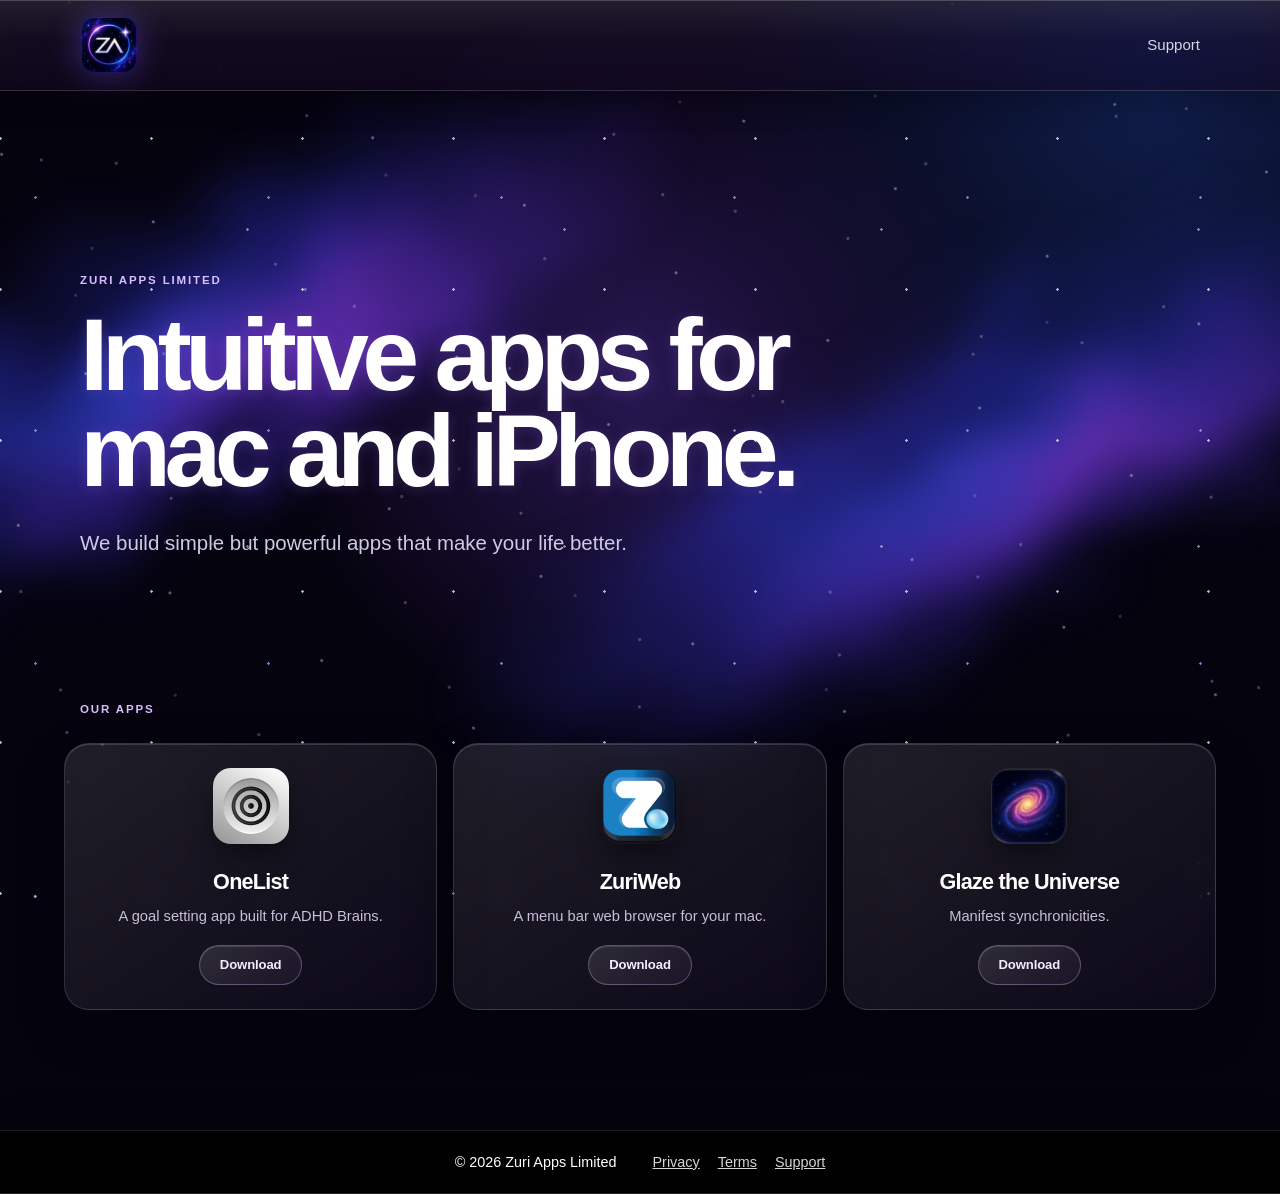
==== commit 4125700c: "updating the header" ====
--- a/index.html
+++ b/index.html
@@ -9,7 +9,7 @@
 </head>
 <body class="home">
   <div class="space" aria-hidden="true"><i class="stars stars-one"></i><i class="stars stars-two"></i><i class="stars stars-three"></i></div>
-  <nav class="site-nav"><a class="brand" href="/"><img class="brand-logo" src="/assets/zuri-logo.png" width="42" height="42" alt="">Zuri Apps</a><a class="nav-link" href="/support.html">Support</a></nav>
+  <nav class="site-nav"><a class="brand" href="/" aria-label="Zuri Apps home"><img class="brand-logo" src="/assets/zuri-logo.png" width="58" height="58" alt=""></a><a class="nav-link" href="/support.html">Support</a></nav>
   <main class="home-shell">
     <section class="home-hero"><p class="home-kicker">Zuri Apps Limited</p><h1>Intuitive apps for mac and iPhone.</h1><p>We build simple but powerful apps that make your life better.</p></section>
     <section class="apps" aria-label="Our apps"><div class="section-heading"><p class="home-kicker">Our apps</p></div><div class="app-grid">
--- a/styles.css
+++ b/styles.css
@@ -1,6 +1,7 @@
 :root { --ink:#f8f4ff; --muted:#c5b8d6; --accent:#e3b9ff; --paper:#160d26; }
-.site-nav .brand { display:inline-flex; align-items:center; gap:12px; }
-.brand-logo { display:block; width:42px; height:42px; flex:none; filter:drop-shadow(0 0 12px #7051ed50); }
+.site-nav .brand { display:inline-flex; align-items:center; border-radius:16px; }
+.brand-logo { display:block; width:58px; height:58px; flex:none; filter:drop-shadow(0 0 16px #7051ed70); transition:transform .2s ease,filter .2s ease; }
+.site-nav .brand:hover .brand-logo { transform:scale(1.05); filter:drop-shadow(0 0 20px #8b6cff99); }
 .home .space::before { content:""; position:absolute; inset:-5%; background:url("/assets/nebula.svg") center / cover no-repeat; opacity:.85; }
 * { box-sizing:border-box; } body { margin:0; min-height:100vh; color:var(--ink); background:radial-gradient(circle at 20% 0%,#52306c 0,transparent 35rem),radial-gradient(circle at 85% 85%,#253d6d 0,transparent 32rem),var(--paper); font:16px/1.65 -apple-system,BlinkMacSystemFont,"Segoe UI",sans-serif; }
 .shell { width:min(100% - 40px,980px); margin:auto; } nav { display:flex; justify-content:space-between; align-items:center; padding:28px 0; } a { color:var(--accent); } .brand { color:var(--ink); text-decoration:none; font-size:1.2rem; font-weight:700; letter-spacing:-.03em; } .hero { max-width:720px; padding:14vh 0 22vh; } .eyebrow { color:var(--accent); font-size:.78rem; font-weight:700; letter-spacing:.12em; text-transform:uppercase; } h1 { margin:.1em 0 .35em; font-size:clamp(3rem,9vw,6.5rem); letter-spacing:-.065em; line-height:.96; } .lede { max-width:560px; color:var(--muted); font-size:1.25rem; } .button { display:inline-block; margin-top:18px; padding:12px 18px; border-radius:999px; color:#221131; background:var(--accent); font-weight:700; text-decoration:none; } .policy { max-width:760px; padding-bottom:80px; } .policy h1 { font-size:clamp(2.5rem,7vw,4.5rem); } .policy h2 { margin-top:2.3rem; font-size:1.25rem; } .policy p { color:var(--muted); } footer { display:flex; justify-content:space-between; gap:20px; width:min(100% - 40px,980px); margin:auto; padding:26px 0; border-top:1px solid #ffffff24; color:var(--muted); font-size:.9rem; } footer a { margin-left:18px; } @media (max-width:560px){footer{display:block} footer span:last-child{display:block;margin-top:10px}footer a:first-child{margin-left:0}}
@@ -9,4 +10,4 @@
 .home { overflow-x:hidden; background:#05030e; }.home .space { position:fixed; inset:0; overflow:hidden; pointer-events:none; background:radial-gradient(circle at 50% 42%,#281752 0,transparent 23rem),radial-gradient(circle at 90% 10%,#101d4b 0,transparent 28rem),#05030e; }.home .stars { position:absolute; inset:-30%; display:block; width:160%; height:160%; background-image:radial-gradient(#fff 1px,transparent 1.5px),radial-gradient(#bda7ff 1px,transparent 1.5px),radial-gradient(#ffffffb8 1px,transparent 1.5px); background-size:151px 151px,233px 233px,317px 317px; background-position:7px 31px,70px 118px,156px 24px; opacity:.7; --rot:0deg; --scale:1; transform:rotate(var(--rot)) scale(var(--scale)); animation:spiral 420s linear infinite; }.home .stars-two { opacity:.38; --rot:24deg; --scale:1.1; animation-duration:600s; }.home .stars-three { opacity:.22; --rot:-14deg; --scale:1.3; animation-duration:800s; }.home-shell,.home-footer { position:relative; z-index:1; width:min(100% - 48px,1120px); margin:auto; }.home-nav { padding:30px 0; }.home .nav-link { color:#ffffffcc; text-decoration:none; font-size:.94rem; }.home .nav-link:hover,.home-footer a:hover { color:white; }.home-hero { max-width:760px; padding:clamp(110px,20vh,210px) 0 115px; }.home-kicker { margin:0 0 17px; color:#d9bfff; font-weight:700; font-size:.72rem; text-transform:uppercase; letter-spacing:.16em; }.home h1 { max-width:800px; margin:0; color:#fff; font-size:clamp(3.3rem,8vw,7rem); line-height:.94; text-wrap:balance; text-shadow:0 2px 14px #b586ff2e; }.home-hero > p:last-child { max-width:565px; margin:26px 0 0; color:#d0c9e3; font-size:clamp(1.05rem,2vw,1.28rem); }.apps { padding:26px 0 120px; }.section-heading { display:flex; justify-content:space-between; align-items:end; gap:24px; margin-bottom:24px; }.section-heading .home-kicker { margin:0; }.app-grid { display:grid; grid-template-columns:repeat(3,1fr); gap:16px; }.app-card { min-height:200px; display:flex; flex-direction:column; justify-content:space-between; padding:24px; border:1px solid #ffffff24; border-radius:25px; background:linear-gradient(145deg,#ffffff1c,#9570d10e); box-shadow:inset 0 1px #ffffff25,0 20px 50px #00000044; backdrop-filter:blur(12px); transition:transform .25s ease,border-color .25s ease; }.app-card > div { display:flex; flex-direction:column; flex:1; }.app-card .app-links { margin-top:auto; padding-top:18px; }.app-card:hover { transform:translateY(-7px); border-color:#e2c9ff99; }.app-card img { width:76px; height:76px; align-self:center; border-radius:18px; box-shadow:0 13px 26px #0000006b; }.app-card h3 { margin:28px 0 5px; color:#fff; font-size:1.35rem; letter-spacing:-.035em; }.app-desc { margin:0; color:#c7bfdb; font-size:.92rem; line-height:1.5; }.app-links { display:flex; flex-wrap:wrap; justify-content:center; gap:10px; margin-top:18px; }.capsule { display:inline-flex; align-items:center; gap:6px; padding:8px 20px; border-radius:999px; border:1px solid #e2c9ff4d; color:#f5ecff; font-size:.82rem; font-weight:600; letter-spacing:-.01em; text-decoration:none; background:linear-gradient(145deg,#ffffff1c,#9570d112); box-shadow:inset 0 1px #ffffff20; transition:border-color .2s ease,background .2s ease,box-shadow .2s ease; }.capsule:hover { border-color:#e2c9ffb5; background:linear-gradient(145deg,#ffffff34,#9570d130); box-shadow:inset 0 1px #ffffff30,0 0 22px #c89bff45; }.home-footer { padding:28px 0; border-top:1px solid #ffffff1f; color:#a9a0bc; font-size:.9rem; }.footer-copyright { flex:1; text-align:center; }.support-shell { padding:clamp(110px,20vh,210px) 0 80px; }.home .policy h1 { font-size:clamp(2.5rem,7vw,4.5rem); }.support-card { width:min(100%,720px); margin:0 auto; text-align:left; }.support-card .eyebrow { text-align:center; }.support-card h1 { text-align:center; } @keyframes spiral { from { transform:rotate(var(--rot)) scale(var(--scale)); } to { transform:rotate(calc(var(--rot) + 360deg)) scale(var(--scale)); } } @media (max-width:700px) { .home-shell,.home-footer { width:min(100% - 36px,1120px); }.home-hero { padding-top:125px; }.app-grid { grid-template-columns:1fr; }.app-card { min-height:auto; }.app-card h3 { margin-top:20px; } } @media (prefers-reduced-motion:reduce) { .home .stars { animation:none; } .app-card { transition:none; } }
 
 /* Shared site chrome and page alignment. */
-body { display:flex; flex-direction:column; }.site-nav { position:relative; z-index:2; display:flex; justify-content:space-between; align-items:center; width:100%; padding:20px max(24px,calc((100vw - 1120px)/2)); background:linear-gradient(180deg,#ffffff17 0%,#ffffff05 45%,transparent 100%),rgb(20 11 33 / .6); border-bottom:1px solid #ffffff14; box-shadow:inset 0 1px #ffffff33,0 10px 30px #00000040; backdrop-filter:blur(22px) saturate(160%); -webkit-backdrop-filter:blur(22px) saturate(160%); }.site-nav .nav-link { color:#ffffffd6; text-decoration:none; font-size:.94rem; }.site-nav .nav-link:hover { color:white; } body:not(.home) .shell { flex:1; width:min(100% - 40px,760px); margin:0 auto; padding:52px 0 80px; } footer,.home-footer { display:flex; justify-content:center; align-items:center; gap:0; width:100%; margin-top:auto; padding:20px max(24px,calc((100vw - 1120px)/2)); border:0; border-top:1px solid #ffffff1f; color:#fff; background:#000; box-shadow:inset 0 -1px #ffffff26,0 -10px 30px #00000040; backdrop-filter:blur(22px) saturate(160%); -webkit-backdrop-filter:blur(22px) saturate(160%); }.home-footer { position:relative; z-index:1; }.footer-copyright { flex:none; text-align:left; }.home-footer a,footer a { color:#ffffffd6; }.home-footer a:hover,footer a:hover { color:#fff; }.footer-copyright + span { margin-left:18px; }.home-shell { flex:1; margin:0 auto; }.apps { width:min(calc(100vw - 128px),1600px); margin-left:50%; transform:translateX(-50%); }.section-heading { width:min(100%,1120px); margin-inline:auto; }.app-grid { width:100%; margin-inline:auto; }.app-card { justify-content:flex-start; text-align:center; }.app-card img { margin-bottom:20px; }.app-card h3 { margin:0 0 5px; } @media (max-width:700px){.apps{width:calc(100vw - 36px)}} @media (max-width:560px){.site-nav{padding:18px}body:not(.home) .shell{padding-top:38px}footer,.home-footer{padding:18px;flex-wrap:wrap}footer span:last-child{margin-top:0}.footer-copyright + span{margin-left:14px}}
+body { display:flex; flex-direction:column; }.site-nav { position:relative; z-index:2; display:flex; justify-content:space-between; align-items:center; width:100%; padding:16px max(24px,calc((100vw - 1120px)/2)); background:linear-gradient(180deg,#ffffff17 0%,#ffffff05 45%,transparent 100%),rgb(20 11 33 / .6); border-bottom:1px solid #ffffff14; box-shadow:inset 0 1px #ffffff33,0 10px 30px #00000040; backdrop-filter:blur(22px) saturate(160%); -webkit-backdrop-filter:blur(22px) saturate(160%); }.site-nav .nav-link { color:#ffffffd6; text-decoration:none; font-size:.94rem; }.site-nav .nav-link:hover { color:white; } body:not(.home) .shell { flex:1; width:min(100% - 40px,760px); margin:0 auto; padding:52px 0 80px; } footer,.home-footer { display:flex; justify-content:center; align-items:center; gap:0; width:100%; margin-top:auto; padding:20px max(24px,calc((100vw - 1120px)/2)); border:0; border-top:1px solid #ffffff1f; color:#fff; background:#000; box-shadow:inset 0 -1px #ffffff26,0 -10px 30px #00000040; backdrop-filter:blur(22px) saturate(160%); -webkit-backdrop-filter:blur(22px) saturate(160%); }.home-footer { position:relative; z-index:1; }.footer-copyright { flex:none; text-align:left; }.home-footer a,footer a { color:#ffffffd6; }.home-footer a:hover,footer a:hover { color:#fff; }.footer-copyright + span { margin-left:18px; }.home-shell { flex:1; margin:0 auto; }.apps { width:min(calc(100vw - 128px),1600px); margin-left:50%; transform:translateX(-50%); }.section-heading { width:min(100%,1120px); margin-inline:auto; }.app-grid { width:100%; margin-inline:auto; }.app-card { justify-content:flex-start; text-align:center; }.app-card img { margin-bottom:20px; }.app-card h3 { margin:0 0 5px; } @media (max-width:700px){.apps{width:calc(100vw - 36px)}} @media (max-width:560px){.site-nav{padding:13px 18px}.brand-logo{width:54px;height:54px}body:not(.home) .shell{padding-top:38px}footer,.home-footer{padding:18px;flex-wrap:wrap}footer span:last-child{margin-top:0}.footer-copyright + span{margin-left:14px}}
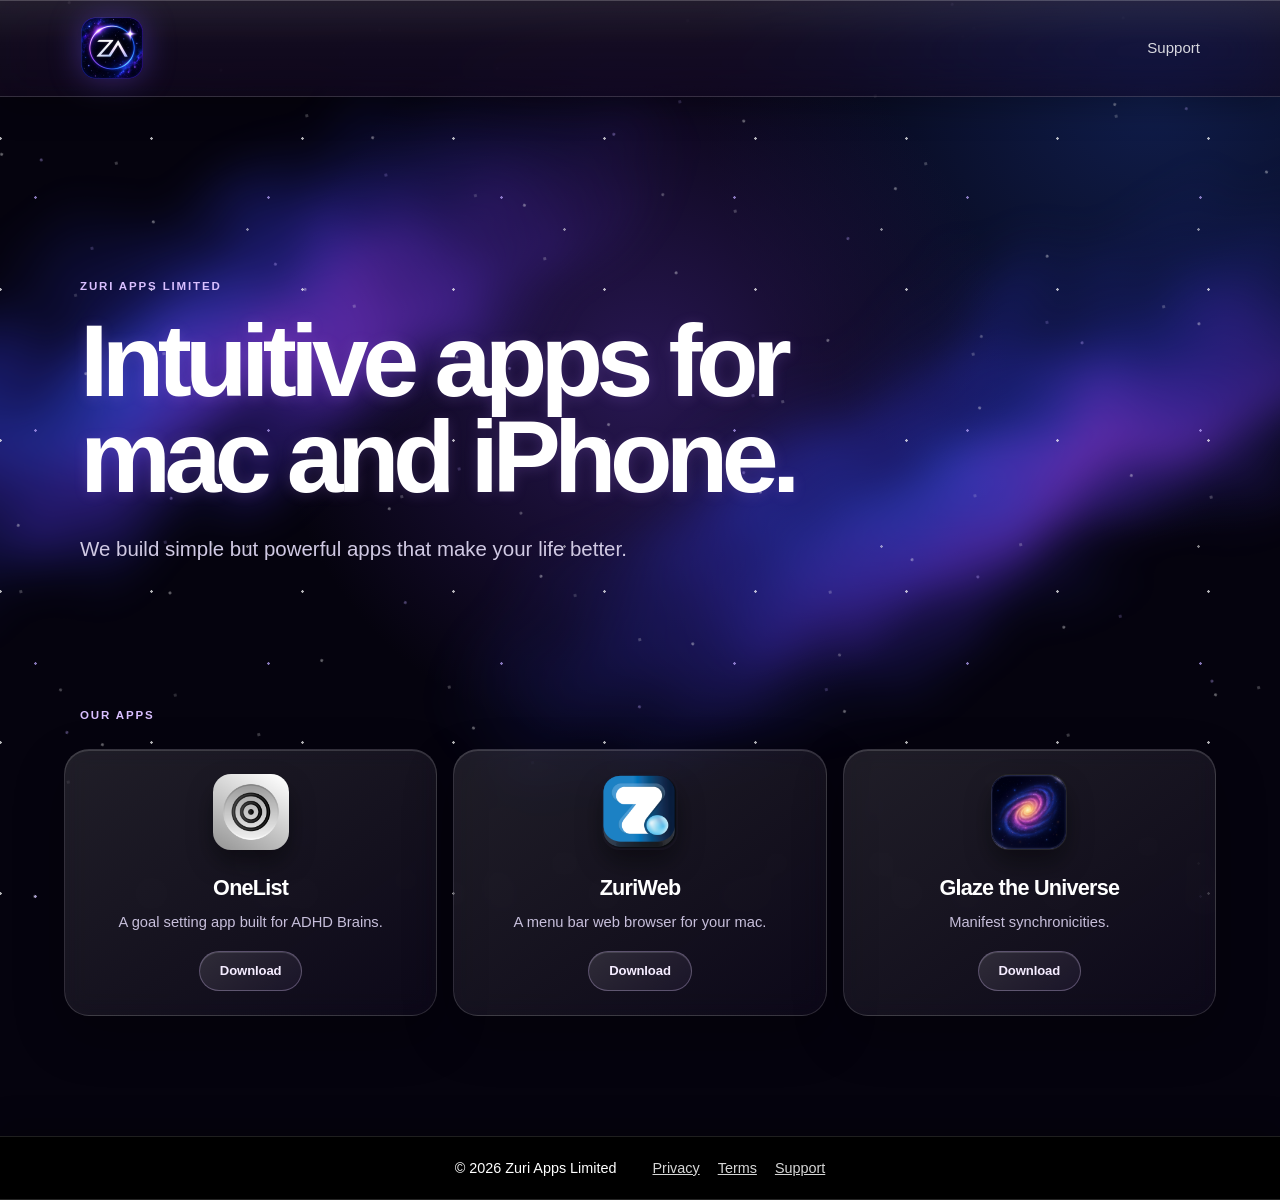
==== commit baffa767: "updating stuff" ====
--- a/index.html
+++ b/index.html
@@ -5,11 +5,15 @@
   <meta name="viewport" content="width=device-width, initial-scale=1">
   <meta name="description" content="We build intuitive apps for Mac and iPhone.">
   <title>Zuri Apps</title>
-  <link rel="icon" type="image/png" sizes="32x32" href="/assets/favicon-32.png"><link rel="icon" type="image/png" sizes="256x256" href="/assets/zuri-logo.png"><link rel="apple-touch-icon" href="/assets/apple-touch-icon.png"><link rel="stylesheet" href="styles.css">
+  <link rel="icon" type="image/png" sizes="32x32" href="/assets/favicon-32.png?v=2">
+  <link rel="shortcut icon" href="/assets/favicon-32.png?v=2">
+  <link rel="icon" type="image/png" sizes="256x256" href="/assets/zuri-logo.png?v=2">
+  <link rel="apple-touch-icon" href="/assets/apple-touch-icon.png?v=2">
+  <link rel="stylesheet" href="styles.css">
 </head>
 <body class="home">
   <div class="space" aria-hidden="true"><i class="stars stars-one"></i><i class="stars stars-two"></i><i class="stars stars-three"></i></div>
-  <nav class="site-nav"><a class="brand" href="/" aria-label="Zuri Apps home"><img class="brand-logo" src="/assets/zuri-logo.png" width="58" height="58" alt=""></a><a class="nav-link" href="/support.html">Support</a></nav>
+  <nav class="site-nav"><a class="brand" href="/" aria-label="Zuri Apps home"><img class="brand-logo" src="/assets/zuri-logo.png" width="64" height="64" alt=""></a><a class="nav-link" href="/support.html">Support</a></nav>
   <main class="home-shell">
     <section class="home-hero"><p class="home-kicker">Zuri Apps Limited</p><h1>Intuitive apps for mac and iPhone.</h1><p>We build simple but powerful apps that make your life better.</p></section>
     <section class="apps" aria-label="Our apps"><div class="section-heading"><p class="home-kicker">Our apps</p></div><div class="app-grid">
--- a/styles.css
+++ b/styles.css
@@ -1,6 +1,6 @@
 :root { --ink:#f8f4ff; --muted:#c5b8d6; --accent:#e3b9ff; --paper:#160d26; }
 .site-nav .brand { display:inline-flex; align-items:center; border-radius:16px; }
-.brand-logo { display:block; width:58px; height:58px; flex:none; filter:drop-shadow(0 0 16px #7051ed70); transition:transform .2s ease,filter .2s ease; }
+.brand-logo { display:block; width:64px; height:64px; flex:none; filter:drop-shadow(0 0 16px #7051ed70); transition:transform .2s ease,filter .2s ease; }
 .site-nav .brand:hover .brand-logo { transform:scale(1.05); filter:drop-shadow(0 0 20px #8b6cff99); }
 .home .space::before { content:""; position:absolute; inset:-5%; background:url("/assets/nebula.svg") center / cover no-repeat; opacity:.85; }
 * { box-sizing:border-box; } body { margin:0; min-height:100vh; color:var(--ink); background:radial-gradient(circle at 20% 0%,#52306c 0,transparent 35rem),radial-gradient(circle at 85% 85%,#253d6d 0,transparent 32rem),var(--paper); font:16px/1.65 -apple-system,BlinkMacSystemFont,"Segoe UI",sans-serif; }
